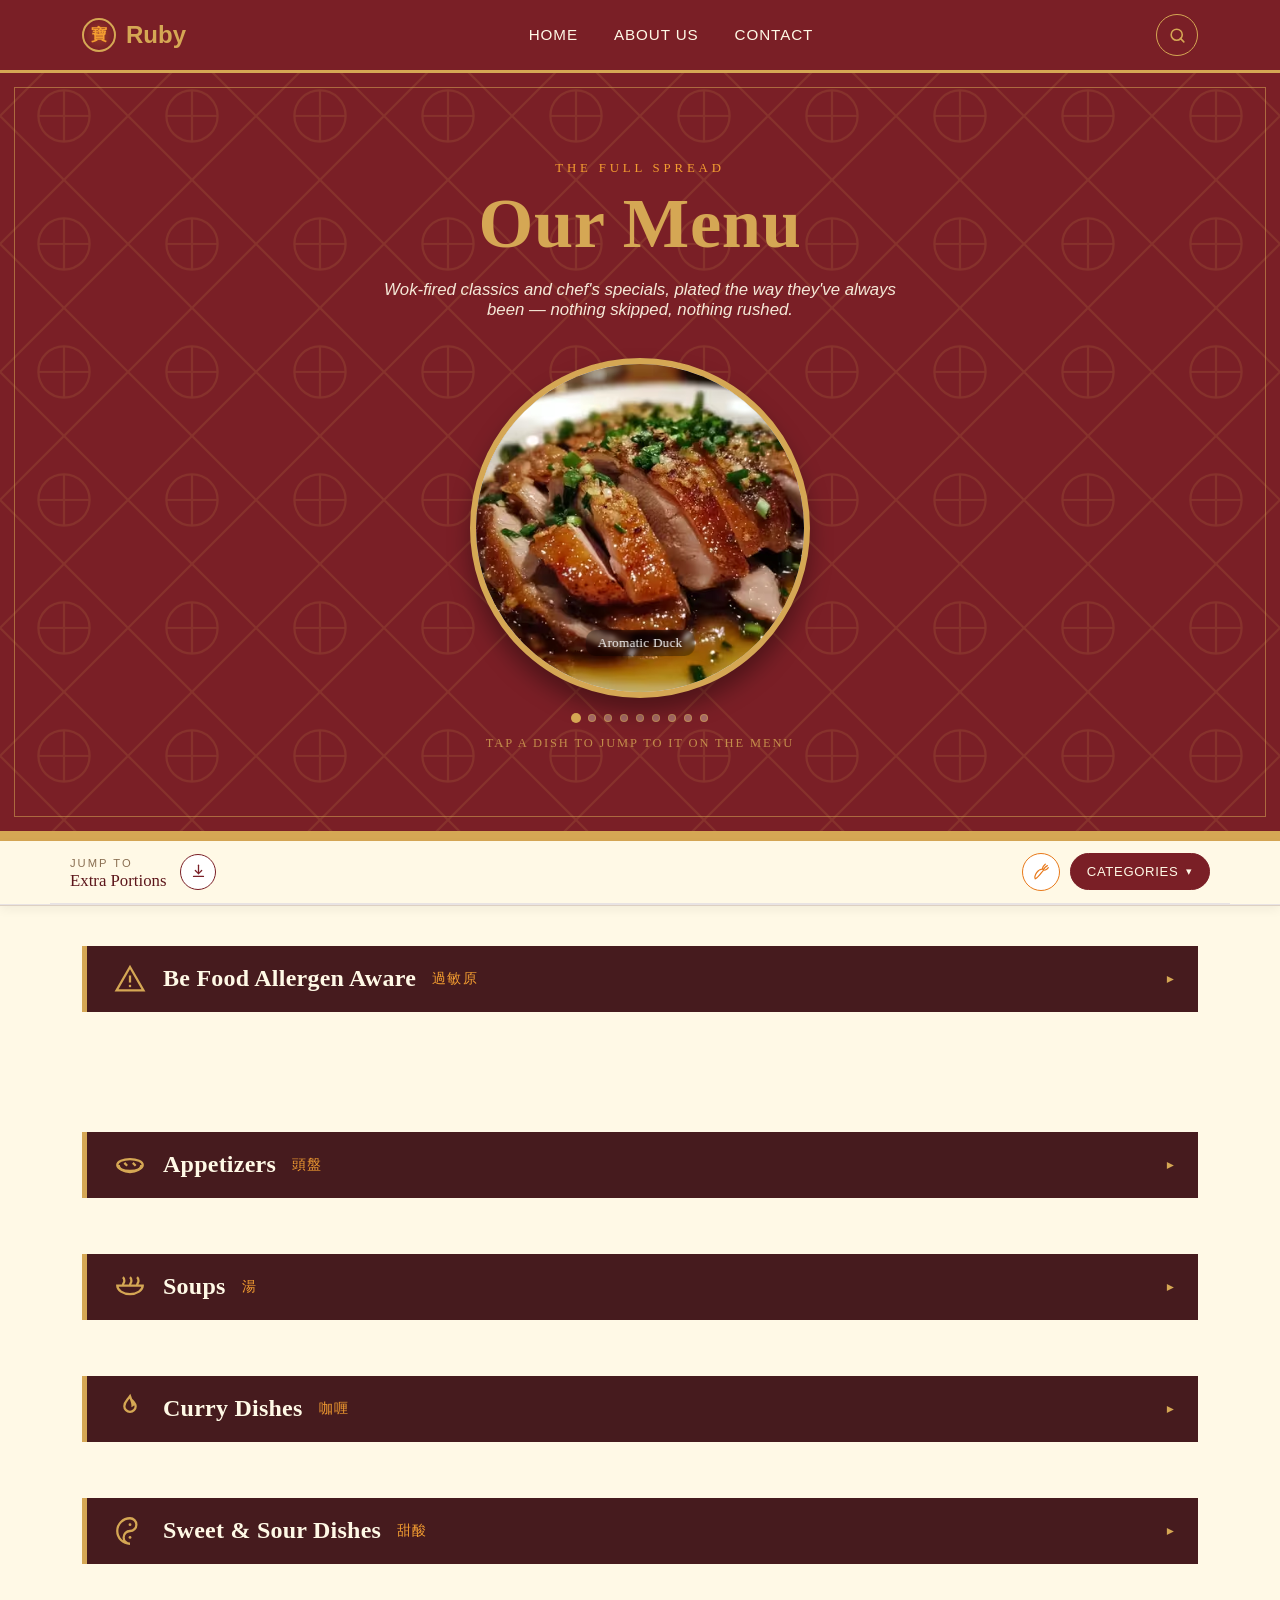
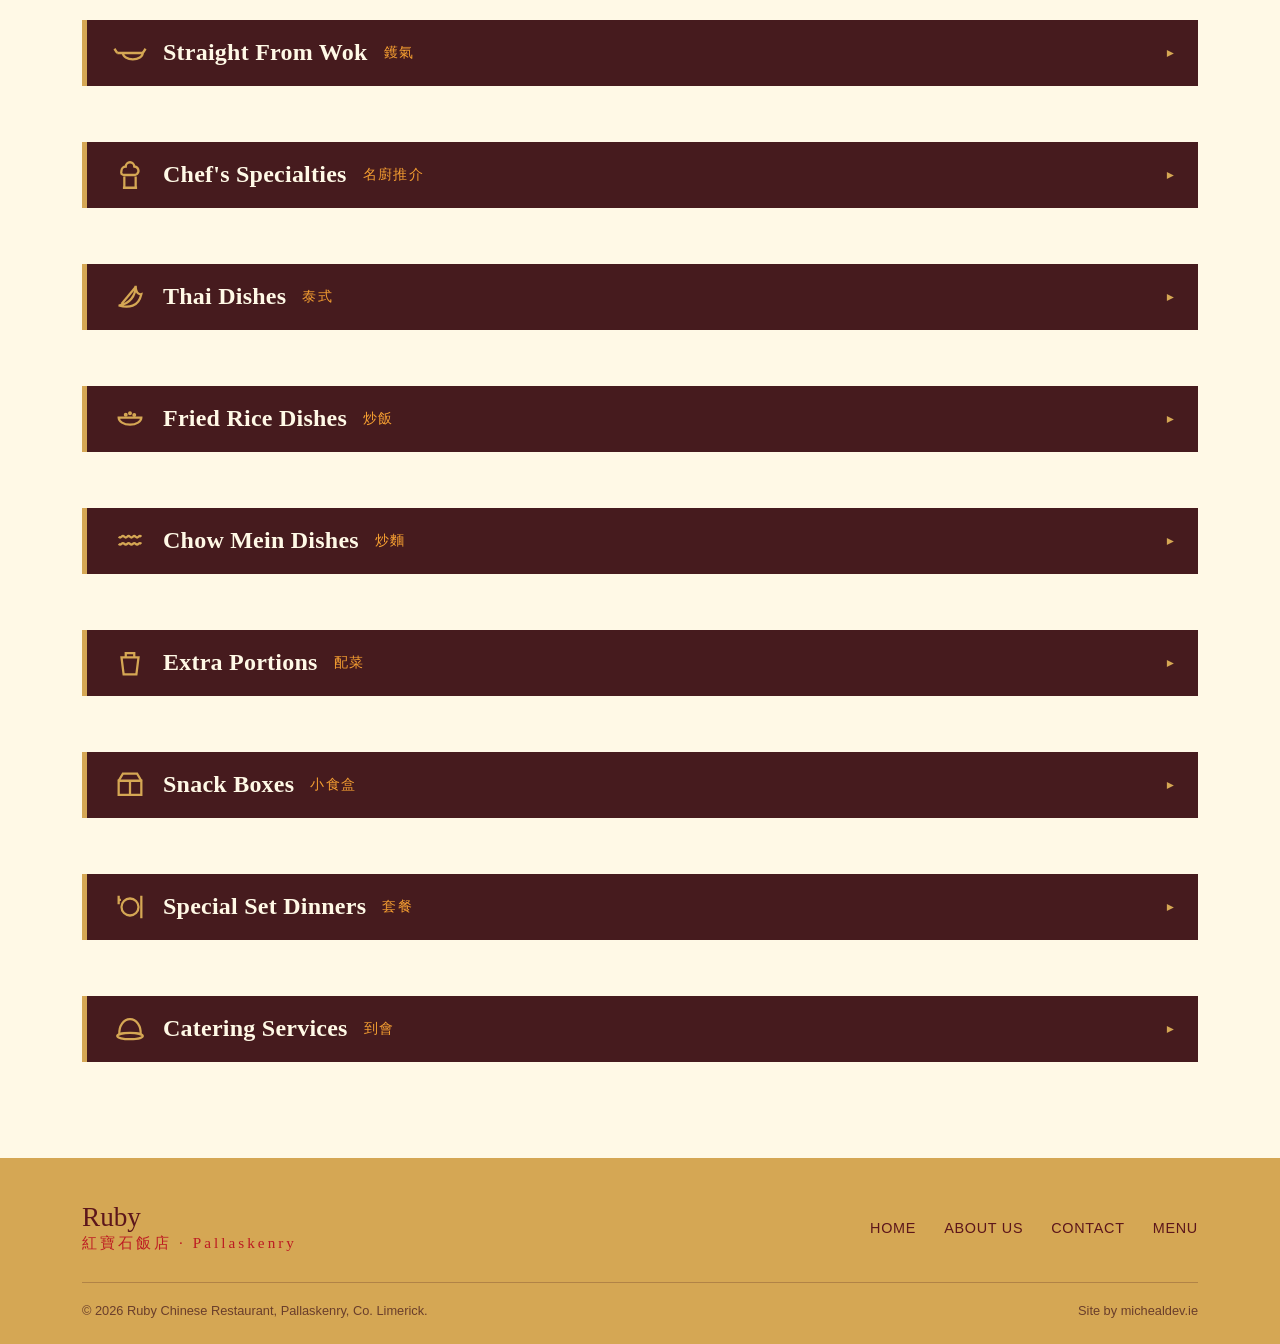
==== menu.html @ 15c337cf "Update menu.html" ====
<!DOCTYPE html>
<html lang="en">
<head>
<meta charset="UTF-8">
<meta name="viewport" content="width=device-width, initial-scale=1.0">
<title>Menu — Ruby Chinese Restaurant, Pallaskenry</title>
<style>
  :root{
    --maroon:#7A1F26;
    --maroon-deep:#5c161b;
    --gold:#D5A754;
    --sun:#F49E31;
    --cream:#FFF9E6;
    --header-brown:#461B1E;
    --ruby-red:#BD1A22;
    --white:#FFFFFF;
    --charcoal:#1A1A1A;
    --nav-h:65px;
    --porcelain-blue:#1B3A5C;
    --porcelain-blue-deep:#122943;
    --porcelain-white:#F3F6F2;
    --warning-red:#DC2626;
    --veg-orange:#E8791A;
    --veg-orange-deep:#B85F14;
  }

  *{margin:0;padding:0;box-sizing:border-box;}
  html{scroll-behavior:smooth;}
  body{
    background:var(--cream);
    color:var(--charcoal);
    font-family:-apple-system, BlinkMacSystemFont, 'Segoe UI', Roboto, Helvetica, Arial, sans-serif;
    overflow-x:hidden;
  }
  h1,h2,h3,.display{font-family:Georgia, 'Times New Roman', Times, serif; letter-spacing:.01em;}
  .chinese{font-family:'Songti SC', 'STSong', SimSun, serif;}
  a{color:inherit;text-decoration:none;}
  img{max-width:100%;display:block;}
  .wrap{max-width:1180px;margin:0 auto;padding:0 32px;}

  /* ---------- ALLERGEN FILTER STYLES ---------- */
  .allergen-warning-banner{
    display:none;
    position:sticky;
    top:var(--nav-h, 65px);
    z-index:89;
    background:linear-gradient(90deg, var(--warning-red) 0%, #EF4444 100%);
    color:white;
    padding:16px 32px;
    text-align:center;
    box-shadow:0 4px 12px rgba(220, 38, 38, 0.3);
    animation:slideDown .3s ease;
  }
  .allergen-warning-banner.active{display:block;}
  @keyframes slideDown{
    from{ transform:translateY(-100%); opacity:0; }
    to{ transform:translateY(0); opacity:1; }
  }
  .allergen-warning-text{
    font-weight:600;
    font-size:1rem;
    margin-bottom:6px;
  }
  .allergen-warning-sub{
    font-size:.9rem;
    opacity:.95;
  }
  .allergen-warning-close{
    position:absolute;
    right:32px;
    top:50%;
    transform:translateY(-50%);
    background:rgba(255,255,255,.2);
    border:none;
    color:white;
    width:32px;
    height:32px;
    border-radius:50%;
    cursor:pointer;
    font-size:1.2rem;
    transition:background .2s ease;
  }
  .allergen-warning-close:hover{background:rgba(255,255,255,.35);}

  /* Item warning state when allergen is selected */
  body.allergen-filter-active .item-row[data-allergens]{
    transition:background-color .2s ease;
  }
  body.allergen-filter-active .item-row.contains-selected-allergen{
    background:linear-gradient(90deg, rgba(220, 38, 38, 0.08) 0%, transparent 100%);
    border-left:4px solid var(--warning-red);
    padding-left:22px;
  }

  /* Allergen badge filter state */
  .allergen-badge.filter-active{
    animation:allergenFilterPulse .6s ease;
  }
  @keyframes allergenFilterPulse{
    0%, 100%{ transform:scale(1); }
    50%{ transform:scale(1.15); }
  }

  @media (prefers-reduced-motion: reduce){
    *{animation:none !important; transition:none !important;}
  }

  /* Rest of existing styles... */
  header.site-nav{
    position:sticky; top:0; z-index:100;
    background:var(--maroon);
    border-bottom:3px solid var(--gold);
  }
  .nav-inner{
    max-width:1180px; margin:0 auto; padding:14px 32px;
    display:flex; align-items:center; justify-content:space-between; gap:24px;
  }
  .nav-logo{display:flex; align-items:center; gap:10px; color:var(--gold); font-size:1.5rem; font-weight:600;}
  .nav-logo .mark{
    width:34px;height:34px;border-radius:50%;border:2px solid var(--gold);
    display:flex;align-items:center;justify-content:center;
    font-family:'Songti SC','STSong',SimSun,serif;font-size:1rem;color:var(--sun);
    background:radial-gradient(circle, rgba(244,158,49,.25), transparent 70%);
  }
  .nav-links{display:flex; align-items:center; gap:36px; list-style:none;}
  .nav-links a{
    color:var(--cream); font-size:.95rem; letter-spacing:.06em; text-transform:uppercase;
    position:relative; padding-bottom:4px;
  }
  .nav-links a.active{color:var(--gold);}
  .nav-links a::after{
    content:""; position:absolute; left:0; bottom:0; width:0%; height:2px;
    background:var(--gold); transition:width .25s ease;
  }
  .nav-links a:hover::after, .nav-links a:focus-visible::after{width:100%;}
  .nav-links a.active::after{width:100%;}
  .nav-links a:focus-visible{outline:2px solid var(--gold); outline-offset:4px;}
  .nav-menu-cta{
    background:var(--gold); color:var(--maroon-deep); font-family:Georgia, 'Times New Roman', Times, serif;
    font-size:1.15rem; padding:12px 30px; border-radius:2px; letter-spacing:.03em;
    box-shadow:0 3px 0 var(--maroon-deep); transition:transform .18s ease, box-shadow .18s ease;
    white-space:nowrap;
  }
  .nav-menu-cta:hover{transform:translateY(-2px); box-shadow:0 5px 0 var(--maroon-deep);}
  .nav-menu-cta:focus-visible{outline:3px solid var(--white); outline-offset:3px;}
  .nav-toggle{display:none;}

  /* Header search button */
  .nav-search-btn{
    display:flex; align-items:center; justify-content:center;
    width:42px; height:42px;
    border-radius:50%;
    border:1.5px solid var(--gold);
    background:transparent;
    color:var(--gold);
    cursor:pointer;
    transition:background .18s ease, color .18s ease, transform .18s ease;
    flex:0 0 auto;
  }
  .nav-search-btn svg{width:19px;height:19px;}
  .nav-search-btn:hover{background:var(--gold); color:var(--maroon-deep); transform:translateY(-2px);}
  .nav-search-btn:focus-visible{outline:3px solid var(--white); outline-offset:3px;}
  .nav-search-btn.active{background:var(--gold); color:var(--maroon-deep);}

  /* ---------- MENU HERO ---------- */
  .menu-hero{
    position:relative;
    background:var(--maroon);
    color:var(--cream);
    overflow:hidden;
    padding:88px 32px 80px;
    text-align:center;
    border-bottom:10px solid var(--gold);
  }
  .menu-hero::before{
    content:"";
    position:absolute; inset:14px;
    border:1.5px solid rgba(213,167,84,.55);
    pointer-events:none;
  }
  .menu-hero .lattice-wrap{
    position:absolute; inset:0; z-index:0; opacity:.14; pointer-events:none;
  }
  .menu-hero .lattice-wrap svg{width:100%;height:100%;}

  .menu-hero-content{position:relative; z-index:2;}

  .eyebrow{
    font-family:'Songti SC', 'STSong', SimSun, serif; color:var(--ruby-red); letter-spacing:.3em;
    font-size:.8rem; text-transform:uppercase; display:block; margin-bottom:12px;
  }
  .menu-hero .eyebrow{
    color:var(--sun);
  }

  .menu-hero h1{
    font-size:clamp(2.6rem, 6.5vw, 4.4rem);
    color:var(--gold);
    line-height:1.02;
  }
  .menu-hero p.tagline{
    max-width:520px; margin:20px auto 0;
    font-size:1.05rem; color:var(--cream); opacity:.92;
    font-style:italic;
  }

  .hero-gallery{
    position:relative;
    width:min(340px, 78vw);
    margin:38px auto 0;
  }
  .hero-gallery-frame{
    position:relative;
    width:100%;
    aspect-ratio:1/1;
    border-radius:50%;
    overflow:hidden;
    border:6px solid var(--gold);
    box-shadow:0 14px 22px rgba(0,0,0,.35), inset 0 0 0 2px rgba(27,58,92,.5);
    background:var(--porcelain-white);
    touch-action:pan-y;
  }
  .hero-slide{
    position:absolute; inset:0;
    display:block;
    opacity:0;
    transition:opacity .9s ease;
    pointer-events:none;
  }
  .hero-slide.active{opacity:1; pointer-events:auto;}
  .hero-slide img{
    width:100%; height:100%; object-fit:cover;
    filter:saturate(1.05) contrast(1.02);
  }
  .hero-slide-caption{
    position:absolute; left:50%; bottom:11%;
    transform:translateX(-50%);
    max-width:72%;
    padding:4px 12px 5px;
    background:rgba(0,0,0,.32);
    border-radius:10px;
    backdrop-filter:blur(2px);
    color:var(--white);
    font-family:Georgia, 'Times New Roman', Times, serif;
    font-size:.82rem;
    line-height:1.3;
    text-align:center;
    letter-spacing:.02em;
    text-shadow:0 1px 4px rgba(0,0,0,.65), 0 0 12px rgba(0,0,0,.4);
  }
  .hero-slide:focus-visible{outline:3px solid var(--sun); outline-offset:-3px;}
  .hero-gallery-dots{
    display:flex; justify-content:center; gap:8px; margin-top:16px;
  }
  .hero-dot{
    width:8px; height:8px; border-radius:50%;
    background:rgba(255,249,230,.35);
    border:1px solid rgba(213,167,84,.6);
    padding:0;
    transition:background .2s ease, transform .2s ease;
  }
  .hero-dot.active{background:var(--gold); transform:scale(1.25);}
  .hero-dot:focus-visible{outline:2px solid var(--gold); outline-offset:2px;}
  .hero-gallery-hint{
    margin-top:14px;
    font-family:'Songti SC', 'STSong', SimSun, serif;
    color:var(--gold);
    font-size:.78rem;
    letter-spacing:.15em;
    text-transform:uppercase;
    opacity:.8;
    text-align:center;
  }

  @media (max-width: 720px){
    .nav-links{
      position:fixed; top:66px; left:0; right:0; background:var(--maroon);
      flex-direction:column; align-items:flex-start; padding:20px 32px; gap:18px;
      border-bottom:0 solid var(--gold);
      transform:translateY(-130%);
      visibility:hidden;
      transition:transform .25s ease, visibility 0s linear .25s;
    }
    .nav-links.open{
      transform:translateY(0);
      visibility:visible;
      border-bottom:3px solid var(--gold);
      transition:transform .25s ease;
    }
    .nav-toggle{
      display:block; background:none; border:1.5px solid var(--gold); color:var(--gold);
      width:40px;height:40px;border-radius:2px;font-size:1.2rem;
    }
    .nav-menu-cta{padding:10px 20px; font-size:1rem;}
    .menu-hero{padding:72px 20px 60px;}
    .allergen-warning-banner{padding:12px 20px;}
    .allergen-warning-close{right:20px;}
  }

  main, footer{
    transition:filter .25s ease;
    filter:blur(0);
  }
  body.nav-open main, body.nav-open footer{
    filter:blur(5px);
    pointer-events:none;
  }

  /* ---------- QUICK NAV ---------- */
  .quick-nav{
    position:sticky;
    top:var(--nav-h, 65px);
    z-index:90;
    background:var(--cream);
    border-bottom:1px solid rgba(70,27,30,.18);
    box-shadow:0 4px 10px rgba(0,0,0,.05);
  }
  .qn-bar{
    width:100%;
    max-width:1180px;
    margin:0 auto;
    padding:12px 20px;
    display:flex;
    align-items:center;
    justify-content:space-between;
    gap:12px;
    background:none;
    border:none;
    font-family:inherit;
    text-align:left;
    color:inherit;
  }
  .qn-bar-left{
    display:flex;
    align-items:center;
    gap:14px;
    flex:1;
    min-width:0;
  }
  .download-menu-btn{
    flex:0 0 auto;
    width:36px; height:36px;
    border-radius:50%;
    border:1.5px solid var(--maroon);
    background:var(--white);
    color:var(--maroon);
    display:flex; align-items:center; justify-content:center;
    cursor:pointer;
    transition:background .18s ease, color .18s ease, transform .18s ease;
  }
  .download-menu-btn svg{width:17px;height:17px;}
  .download-menu-btn:hover{background:var(--maroon); color:var(--cream); transform:translateY(-1px);}
  .download-menu-btn:focus-visible{outline:2px solid var(--ruby-red); outline-offset:2px;}
  .qn-bar-text{
    background:none; border:none; padding:0; text-align:left; font:inherit; color:inherit; cursor:pointer;
  }
  .qn-search-btn{
    flex:0 0 auto;
    width:38px; height:38px;
    border-radius:50%;
    border:1.5px solid var(--maroon);
    background:var(--white);
    color:var(--maroon);
    display:flex; align-items:center; justify-content:center;
    cursor:pointer;
    transition:background .18s ease, color .18s ease;
  }
  .qn-search-btn svg{width:18px;height:18px;}
  .qn-search-btn:hover{background:var(--maroon); color:var(--cream);}
  .qn-search-btn:focus-visible{outline:2px solid var(--ruby-red); outline-offset:2px;}
  .qn-search-btn.active{background:var(--maroon); color:var(--gold);}

  .qn-search-wrap{
    max-width:1180px;
    margin:0 auto;
    max-height:0;
    overflow:hidden;
    transition:max-height .28s ease;
    background:var(--white);
    border-top:1px solid rgba(70,27,30,.12);
  }
  .qn-search-wrap.open{max-height:420px;}
  .qn-search-inner{padding:16px 20px 18px; position:relative;}
  .qn-search-input{
    width:100%;
    padding:12px 16px;
    border:1.5px solid rgba(70,27,30,.25);
    border-radius:8px;
    font-family:inherit;
    font-size:.95rem;
    color:var(--charcoal);
    background:var(--cream);
  }
  .qn-search-input:focus{outline:none; border-color:var(--ruby-red);}
  .qn-search-hint{
    font-size:.76rem;
    color:#8a6f52;
    margin-top:8px;
    letter-spacing:.02em;
  }
  .qn-search-results{
    margin-top:10px;
    max-height:280px;
    overflow-y:auto;
    display:flex;
    flex-direction:column;
    gap:6px;
  }
  .qn-result{
    display:flex;
    align-items:baseline;
    gap:12px;
    padding:10px 14px;
    background:rgba(70,27,30,.05);
    border:1px solid rgba(70,27,30,.14);
    border-radius:8px;
    text-align:left;
    cursor:pointer;
    transition:background .15s ease;
  }
  .qn-result:hover, .qn-result:focus-visible{background:rgba(213,167,84,.28);}
  .qn-result .qn-result-num{
    font-family:'Songti SC', 'STSong', SimSun, serif;
    color:var(--ruby-red);
    font-size:.82rem;
    min-width:1.8em;
  }
  .qn-result .qn-result-name{
    flex:1;
    font-size:.9rem;
    color:var(--charcoal);
  }
  .qn-result .qn-result-cat{
    font-size:.72rem;
    color:#8a6f52;
    text-transform:uppercase;
    letter-spacing:.05em;
    white-space:nowrap;
  }
  .qn-result-allergens{
    display:flex;
    align-items:center;
    flex:0 0 auto;
  }
  .qn-search-empty{
    font-size:.85rem;
    color:#8a6f52;
    padding:10px 14px;
    font-style:italic;
  }
  .qn-bar-label{
    font-size:.7rem;
    letter-spacing:.18em;
    text-transform:uppercase;
    color:#8a6f52;
  }
  .qn-bar-current{
    font-family:Georgia, 'Times New Roman', Times, serif;
    font-size:1.05rem;
    color:var(--maroon-deep);
  }
  .qn-toggle{
    flex:0 0 auto;
    display:flex;
    align-items:center;
    gap:8px;
    background:var(--maroon);
    color:var(--cream);
    border:1px solid var(--maroon);
    padding:10px 16px;
    border-radius:20px;
    font-size:.82rem;
    letter-spacing:.05em;
    text-transform:uppercase;
    transition:background .18s ease;
  }
  .qn-toggle:hover{background:var(--maroon-deep);}
  .qn-toggle:focus-visible{outline:2px solid var(--ruby-red); outline-offset:2px;}
  .qn-toggle .chevron{
    display:inline-block;
    transition:transform .2s ease;
    font-size:.7rem;
  }
  .qn-toggle[aria-expanded="true"] .chevron{transform:rotate(180deg);}

  .qn-bar-right{
    flex:0 0 auto;
    display:flex;
    align-items:center;
    gap:10px;
  }
  .veg-toggle-btn{
    flex:0 0 auto;
    width:38px; height:38px;
    border-radius:50%;
    border:1.5px solid var(--veg-orange);
    background:var(--white);
    color:var(--veg-orange);
    display:flex; align-items:center; justify-content:center;
    cursor:pointer;
    transition:background .18s ease, color .18s ease, transform .18s ease;
  }
  .veg-toggle-btn svg{width:18px;height:18px;}
  .veg-toggle-btn:hover{background:rgba(76,140,74,.12);}
  .veg-toggle-btn:focus-visible{outline:2px solid var(--veg-orange-deep); outline-offset:2px;}
  .veg-toggle-btn.active{
    background:var(--veg-orange);
    color:var(--white);
    transform:scale(1.06);
  }

  .qn-panel{
    max-height:0;
    overflow:hidden;
    transition:max-height .28s ease;
    background:var(--white);
    border-top:1px solid rgba(70,27,30,.12);
  }
  .qn-panel.open{max-height:600px;}
  .qn-panel-grid{
    display:grid;
    grid-template-columns:repeat(2, 1fr);
    gap:8px;
    padding:16px 20px 20px;
  }
  .qn-pill{
    font-size:.85rem;
    letter-spacing:.02em;
    color:var(--header-brown);
    background:rgba(70,27,30,.05);
    border:1px solid rgba(70,27,30,.16);
    padding:12px 14px;
    border-radius:8px;
    text-align:left;
    transition:background .18s ease, color .18s ease, border-color .18s ease;
  }
  .qn-pill .qn-num{
    color:var(--ruby-red);
    font-family:'Songti SC', 'STSong', SimSun, serif;
    font-size:.75rem;
    margin-right:6px;
  }
  .qn-pill:hover{background:rgba(70,27,30,.12);}
  .qn-pill.active{
    background:var(--ruby-red);
    border-color:var(--ruby-red);
    color:var(--white);
  }
  .qn-pill.active .qn-num{color:var(--sun);}
  .qn-pill:focus-visible{outline:2px solid var(--ruby-red); outline-offset:2px;}

  @media (min-width: 640px){
    .qn-panel-grid{grid-template-columns:repeat(3, 1fr);}
  }
  @media (min-width: 900px){
    .qn-panel-grid{grid-template-columns:repeat(4, 1fr);}
  }

  /* ---------- ALLERGEN KEY ---------- */
  .allergen-header .icon{
    animation:allergenIconSway 3.2s ease-in-out infinite;
    transform-origin:50% 85%;
  }
  @keyframes allergenIconSway{
    0%,100%{transform:rotate(0deg);}
    25%{transform:rotate(-6deg);}
    75%{transform:rotate(6deg);}
  }
  .allergen-grid{
    display:grid;
    grid-template-columns:repeat(7, 1fr);
    gap:22px 12px;
    padding:26px 26px 30px;
    background:var(--white);
  }
  .allergen-badge{
    display:flex;
    flex-direction:column;
    align-items:center;
    text-align:center;
    gap:8px;
    scroll-margin-top:calc(var(--nav-h, 65px) + 20px);
    border-radius:12px;
    transition:background .3s ease, box-shadow .3s ease, transform .3s ease;
    cursor:pointer;
  }
  .allergen-badge:hover{
    transform:translateY(-4px);
  }
  .allergen-badge.highlight{
    animation:allergenHighlight 2.6s ease;
  }
  @keyframes allergenHighlight{
    0%{ background:rgba(213,167,84,.55); box-shadow:0 0 0 6px rgba(213,167,84,.35); }
    100%{ background:transparent; box-shadow:0 0 0 0 rgba(213,167,84,0); }
  }
  .allergen-circle-wrap{
    position:relative;
    width:46px;
    height:46px;
  }
  .allergen-circle{
    width:46px;
    height:46px;
    border-radius:50%;
    display:flex;
    align-items:center;
    justify-content:center;
    box-shadow:0 2px 6px rgba(0,0,0,.18), inset 0 0 0 1px rgba(255,255,255,.15);
    transition:transform .2s ease;
  }
  .allergen-badge.filter-active .allergen-circle{
    transform:scale(1.15);
    box-shadow:0 4px 12px rgba(220, 38, 38, 0.35), inset 0 0 0 2px var(--warning-red);
  }
  .allergen-circle svg{
    width:58%;
    height:58%;
    stroke:var(--white);
    fill:none;
    stroke-width:1.6;
    stroke-linecap:round;
    stroke-linejoin:round;
  }
  .allergen-num{
    position:absolute;
    top:-3px;
    left:-3px;
    width:17px;
    height:17px;
    border-radius:50%;
    background:var(--ruby-red);
    color:var(--white);
    font-family:'Songti SC', 'STSong', SimSun, serif;
    font-weight:700;
    font-size:.62rem;
    display:flex;
    align-items:center;
    justify-content:center;
    border:2px solid var(--white);
    box-shadow:0 1px 3px rgba(0,0,0,.25);
    transition:background .2s ease;
  }
  .allergen-badge.filter-active .allergen-num{
    background:var(--warning-red);
    box-shadow:0 2px 6px rgba(220, 38, 38, 0.4);
  }
  .allergen-name{
    font-size:.74rem;
    color:var(--charcoal);
    letter-spacing:.01em;
    line-height:1.25;
    max-width:9ch;
  }

  @keyframes allergenPulse{
    0%,100%{transform:scale(1);}
    50%{transform:scale(1.12);}
  }
  @keyframes allergenSway{
    0%,100%{transform:rotate(0deg);}
    50%{transform:rotate(8deg);}
  }
  @keyframes allergenBob{
    0%,100%{transform:translateY(0);}
    50%{transform:translateY(-3px);}
  }
  .allergen-anim-pulse svg{animation:allergenPulse 2.6s ease-in-out infinite;}
  .allergen-anim-sway svg{animation:allergenSway 2.8s ease-in-out infinite; transform-origin:50% 90%;}
  .allergen-anim-bob svg{animation:allergenBob 2.4s ease-in-out infinite;}

  .egg-icon .egg-shell{
    animation:eggShake 3.4s ease-in-out infinite;
    transform-origin:50% 90%;
  }
  .egg-icon .egg-crack{
    fill:none;
    opacity:0;
    stroke-dasharray:14;
    stroke-dashoffset:14;
    animation:eggCrack 3.4s ease-in-out infinite;
  }
  @keyframes eggShake{
    0%, 55%, 100%{ transform:rotate(0deg); }
    58%{ transform:rotate(-4deg); }
    61%{ transform:rotate(3deg); }
    64%{ transform:rotate(-2deg); }
    67%{ transform:rotate(0deg); }
  }
  @keyframes eggCrack{
    0%, 55%{ opacity:0; stroke-dashoffset:14; }
    62%{ opacity:1; }
    75%, 92%{ opacity:1; stroke-dashoffset:0; }
    100%{ opacity:0; stroke-dashoffset:14; }
  }

  .aller-1{background:#C9A227;}
  .aller-2{background:#D9534F;}
  .aller-3{background:#E8B93A;}
  .aller-4{background:#4FA9C6;}
  .aller-5{background:#E08E45;}
  .aller-6{background:#6FAE5D;}
  .aller-7{background:#6FB9DE;}
  .aller-8{background:#8B5E3C;}
  .aller-9{background:#D46A8C;}
  .aller-10{background:#E0A727;}
  .aller-11{background:#B08968;}
  .aller-12{background:#6C7FD1;}
  .aller-13{background:#9B6FB0;}
  .aller-14{background:#8C2F39;}

  @media (max-width: 900px){
    .allergen-grid{grid-template-columns:repeat(4, 1fr);}
  }
  @media (max-width: 560px){
    .allergen-grid{grid-template-columns:repeat(3, 1fr);}
    .allergen-name{max-width:none;}
  }

  /* ---------- MENU SECTIONS ---------- */
  .menu-sections{padding:64px 0 40px;}
  .menu-cat{
    scroll-margin-top:calc(var(--nav-h, 65px) + 90px);
    margin-bottom:56px;
  }
  .cat-header{
    background:var(--header-brown);
    color:var(--cream);
    display:flex;
    align-items:center;
    gap:16px;
    padding:16px 26px;
    border-left:5px solid var(--gold);
  }
  .cat-header.cat-header-toggle{
    width:100%;
    border:none;
    border-left:5px solid var(--gold);
    font-family:inherit;
    text-align:left;
    cursor:pointer;
    -webkit-appearance:none;
    appearance:none;
  }
  .cat-header.cat-header-toggle:focus-visible{
    outline:2px solid var(--gold);
    outline-offset:-3px;
  }
  .cat-chevron{
    flex:0 0 auto;
    margin-left:auto;
    font-size:.85rem;
    color:var(--gold);
    transition:transform .25s ease;
    display:inline-block;
  }
  .menu-cat.collapsed .cat-chevron{transform:rotate(-90deg);}
  .cat-header .icon{
    flex:0 0 auto;
    width:34px;height:34px;
    color:var(--gold);
  }
  .cat-header .icon svg{width:100%;height:100%;}
  .cat-header h2{
    font-size:1.5rem;
    color:var(--cream);
  }
  .cat-header .cat-sub{
    font-family:'Songti SC', 'STSong', SimSun, serif;
    font-size:.85rem;
    color:var(--sun);
    margin-left:auto;
    letter-spacing:.1em;
  }
  .cat-header.cat-header-toggle .cat-sub{margin-left:0;}

  .cat-note{
    font-size:.9rem;
    font-style:italic;
    color:#5c4a44;
    padding:14px 26px 0;
  }

  .cat-body{
    display:grid;
    grid-template-rows:1fr;
    transition:grid-template-rows .3s ease;
  }
  .cat-body > div{
    overflow:hidden;
    min-height:0;
  }
  .menu-cat.collapsed .cat-body{
    grid-template-rows:0fr;
  }

  .item-list{
    background:var(--white);
  }
  .item-row{
    padding:9px 26px;
    border-bottom:1px solid rgba(70,27,30,.1);
    scroll-margin-top:calc(var(--nav-h, 65px) + 90px);
    border-left:4px solid transparent;
    transition:background-color .2s ease, border-left-color .2s ease;
  }
  .item-row:target{
    animation:menuHighlight 5s ease;
  }
  @keyframes menuHighlight{
    0%{ background:rgba(213,167,84,.6); }
    100%{ background:transparent; }
  }
  .item-row.search-highlight{
    animation:searchHighlight 4.5s ease;
  }
  @keyframes searchHighlight{
    0%{ background:rgba(213,167,84,.5); }
    20%{ background:rgba(213,167,84,.5); }
    100%{ background:transparent; }
  }
  .item-row:last-child{border-bottom:none;}

  /* Mobile-first: name on the left half, price/icons on the right half */
  .item-row-main{
    display:grid;
    grid-template-columns:1fr 1fr;
    align-items:start;
    gap:4px 10px;
  }
  @media (max-width:420px){
    .item-row-main{
      grid-template-columns:3fr 2fr;
    }
  }
  .item-name-col{
    display:flex;
    align-items:flex-start;
    gap:6px;
    min-width:0;
  }
  .item-row .num{
    flex:0 0 auto;
    font-family:'Songti SC', 'STSong', SimSun, serif;
    color:var(--ruby-red);
    font-size:.85rem;
    min-width:1.6em;
  }
  .item-name-group{
    display:flex;
    align-items:flex-start;
    gap:6px;
    flex:1;
    min-width:0;
  }
  .item-row .item-name{
    font-weight:600;
    color:var(--charcoal);
    font-size:.95rem;
    min-width:0;
    overflow-wrap:break-word;
  }
  .item-name.has-info{cursor:pointer;}
  .item-name.has-info:hover{color:var(--maroon);}
  .item-name.has-info:focus-visible{
    outline:2px solid var(--ruby-red);
    outline-offset:3px;
    border-radius:4px;
  }
  .item-meta{
    display:flex;
    align-items:flex-start;
    justify-content:flex-end;
    gap:8px;
    min-width:0;
  }
  @media (min-width:680px){
    .item-row-main{
      display:flex;
      align-items:center;
      flex-wrap:wrap;
      gap:6px 12px;
    }
    .item-name-col{display:contents;}
    .item-name-group{
      align-items:center;
      flex:1 1 140px;
      min-width:140px;
    }
    .item-meta{
      align-items:center;
      flex:0 0 auto;
      margin-left:auto;
    }
  }
  .item-icons{
    display:flex;
    align-items:center;
    gap:6px;
    flex:0 0 auto;
  }
  .item-icon-btn{
    flex:0 0 auto;
    width:18px; height:18px;
    border-radius:50%;
    display:flex; align-items:center; justify-content:center;
    padding:0;
    cursor:pointer;
    transition:background .15s ease, color .15s ease, transform .15s ease, border-color .15s ease;
  }
  .item-icon-btn svg{width:10px;height:10px;}
  .item-icon-btn:focus-visible{outline:2px solid var(--ruby-red); outline-offset:2px;}
  .item-icon-btn.allergen-toggle{
    border:1.5px solid rgba(189,26,34,.35);
    background:rgba(189,26,34,.06);
    color:var(--ruby-red);
  }
  .item-icon-btn.allergen-toggle:hover{background:rgba(189,26,34,.16);}
  .item-icon-btn.allergen-toggle.active{
    background:var(--ruby-red);
    border-color:var(--ruby-red);
    color:var(--white);
    transform:scale(1.08);
  }
  .item-icon-btn.info-toggle{
    width:18px; height:18px;
    border:1.5px solid rgba(70,27,30,.3);
    background:rgba(70,27,30,.05);
    color:var(--maroon-deep);
  }
  .item-icon-btn.info-toggle svg{width:10px;height:10px;}
  .item-icon-btn.info-toggle:hover{background:rgba(70,27,30,.14);}
  .item-icon-btn.info-toggle.active{
    background:var(--maroon);
    border-color:var(--maroon);
    color:var(--cream);
    transform:scale(1.08);
  }
  .veg-badge{
    flex:0 0 auto;
    width:18px; height:18px;
    border-radius:50%;
    display:flex; align-items:center; justify-content:center;
    color:var(--white);
    background:var(--veg-orange);
    border:1.5px solid var(--veg-orange-deep);
  }
  .veg-badge svg{width:11px;height:11px;}
  /* Vegetarian-only filter: fade out everything else so veg dishes pop */
  body.veg-filter-active .item-row{
    transition:opacity .2s ease, background-color .2s ease, border-left-color .2s ease;
  }
  body.veg-filter-active .item-row:not([data-veg]){
    opacity:.32;
  }
  body.veg-filter-active .item-row[data-veg]{
    background:rgba(76,140,74,.07);
    border-left-color:var(--veg-orange);
  }
  .item-detail{
    display:grid;
    grid-template-rows:0fr;
    transition:grid-template-rows .25s ease;
  }
  .item-detail.open{grid-template-rows:1fr;}
  .item-detail-clip{overflow:hidden; min-height:0;}
  .item-detail-content{
    padding:8px 0 2px 2.6em;
    font-size:.83rem;
    color:#5c5550;
    line-height:1.5;
  }
  .item-detail.allergen-detail .item-detail-content{
    font-size:.76rem;
    color:#8a6f52;
    letter-spacing:.01em;
  }
  .item-detail .aller-label{
    text-transform:uppercase;
    letter-spacing:.08em;
    font-size:.68rem;
    color:#a68a63;
    margin-right:4px;
  }
  .allergen-link{
    display:inline-flex;
    align-items:center;
    justify-content:center;
    min-width:1.4em;
    height:1.4em;
    padding:0 4px;
    margin:0 2px;
    border-radius:50%;
    background:rgba(189,26,34,.1);
    color:var(--ruby-red);
    font-family:'Songti SC', 'STSong', SimSun, serif;
    font-size:.72rem;
    border:1px solid rgba(189,26,34,.3);
    text-decoration:none;
    cursor:pointer;
    transition:background .15s ease, color .15s ease;
  }
  .allergen-link:hover, .allergen-link:focus-visible{
    background:var(--ruby-red);
    color:var(--white);
    outline:none;
  }
  .item-row .price{
    flex:0 0 auto;
    font-family:Georgia, 'Times New Roman', Times, serif;
    color:var(--maroon-deep);
    font-size:1rem;
    text-align:right;
    max-width:100%;
  }

  .sub-heading{
    font-family:Georgia, 'Times New Roman', Times, serif;
    color:var(--maroon-deep);
    font-size:1.05rem;
    padding:20px 26px 6px;
    background:var(--white);
  }

  .dinner-grid, .catering-grid{
    display:grid;
    grid-template-columns:repeat(3, 1fr);
    gap:2px;
    background:rgba(70,27,30,.12);
  }
  .catering-grid{grid-template-columns:repeat(2, 1fr);}
  .dinner-card, .catering-card{
    background:var(--white);
    padding:28px 26px;
  }
  .dinner-card h3, .catering-card h3{
    font-size:1.15rem;
    color:var(--ruby-red);
    margin-bottom:4px;
  }
  .dinner-card .price-tag, .catering-card .price-tag{
    font-family:Georgia, 'Times New Roman', Times, serif;
    color:var(--maroon-deep);
    font-size:1.3rem;
    margin-bottom:14px;
    display:block;
  }
  .dinner-card ul{
    list-style:none;
    font-size:.92rem;
    color:#3a2f2b;
    line-height:1.7;
  }
  .dinner-card ul li::before{
    content:"\2022";
    color:var(--gold);
    margin-right:8px;
  }
  .catering-card p{
    font-size:.92rem;
    color:#3a2f2b;
    line-height:1.65;
    margin-bottom:10px;
  }

  @media (max-width: 880px){
    .dinner-grid{grid-template-columns:1fr;}
    .catering-grid{grid-template-columns:1fr;}
  }
  @media (max-width: 600px){
    .cat-header .cat-sub{display:none;}
  }

  footer{background:var(--gold); color:var(--maroon-deep); padding:44px 0 26px;}
  .footer-top{
    display:flex; justify-content:space-between; align-items:center; flex-wrap:wrap; gap:20px;
    padding-bottom:28px; border-bottom:1px solid rgba(70,27,30,.25);
  }
  .footer-logo{font-family:Georgia, 'Times New Roman', Times, serif; font-size:1.7rem;}
  .footer-chinese{font-family:'Songti SC', 'STSong', SimSun, serif; color:var(--ruby-red); letter-spacing:.2em; font-size:.95rem;}
  footer nav ul{list-style:none; display:flex; gap:28px; font-size:.9rem; letter-spacing:.05em; text-transform:uppercase;}
  footer nav a:hover{color:var(--ruby-red);}
  .footer-bottom{
    padding-top:20px; display:flex; justify-content:space-between; flex-wrap:wrap; gap:10px;
    font-size:.8rem; color:rgba(70,27,30,.75);
  }

  /* ---------- PRINT / DOWNLOAD AS PDF ---------- */
  @media print{
    header.site-nav, .allergen-warning-banner, .quick-nav,
    .hero-gallery, .hero-gallery-dots, .hero-gallery-hint,
    .item-icon-btn, .cat-chevron, .cat-note, footer{
      display:none !important;
    }
    body{background:#fff; color:#000;}
    .menu-hero{
      background:#fff; color:#000; padding:20px 0; border-bottom:2px solid #000;
      box-shadow:none;
    }
    .menu-hero::before, .lattice-wrap{display:none !important;}
    .menu-hero h1{color:#000;}
    .menu-hero .eyebrow{color:#000;}
    .menu-hero p.tagline{color:#000; opacity:1;}
    /* force every category open regardless of on-screen collapsed state */
    .menu-cat.collapsed .cat-body{grid-template-rows:1fr !important;}
    .cat-body > div{overflow:visible !important;}
    /* force every dish's allergen/description panel open so the key info actually prints */
    .item-detail{grid-template-rows:1fr !important;}
    .item-detail-clip{overflow:visible !important;}
    .cat-header{
      background:#fff !important; color:#000 !important; border-left-color:#000 !important;
      -webkit-print-color-adjust:exact; print-color-adjust:exact;
    }
    .cat-header .icon, .cat-header .cat-sub{color:#000;}
    .item-row{border-bottom-color:#ccc; break-inside:avoid;}
    .menu-cat{break-inside:avoid-page; margin-bottom:24px;}
    .item-row .price, .item-row .item-name{color:#000;}
    .allergen-num, .allergen-link{
      -webkit-print-color-adjust:exact; print-color-adjust:exact;
    }
  }
</style>
</head>
<body>

<header class="site-nav">
  <div class="nav-inner">
    <a href="index.html" class="nav-logo">
      <span class="mark chinese">寶</span>
      Ruby
    </a>
    <ul class="nav-links" id="navLinks">
      <li><a href="index.html">Home</a></li>
      <li><a href="index.html#about">About Us</a></li>
      <li><a href="index.html#contact">Contact</a></li>
    </ul>
    <div style="display:flex; align-items:center; gap:14px;">
      <button class="nav-search-btn" id="navSearchBtn" type="button" aria-label="Search menu" aria-expanded="false">
        <svg viewBox="0 0 24 24" fill="none" stroke="currentColor" stroke-width="2" stroke-linecap="round"><circle cx="11" cy="11" r="7"/><path d="M20 20l-4.3-4.3"/></svg>
      </button>
      <button class="nav-toggle" id="navToggle" aria-label="Toggle navigation" aria-expanded="false">&#9776;</button>
    </div>
  </div>
</header>

<!-- Allergen warning banner -->
<div class="allergen-warning-banner" id="allergenWarningBanner" role="alert">
  <button class="allergen-warning-close" id="allergenWarningClose" aria-label="Close warning">×</button>
  <div class="allergen-warning-text">⚠️ You're filtering dishes by allergen</div>
  <div class="allergen-warning-sub">Items highlighted below contain <span id="selectedAllergenName"></span></div>
</div>

<main>

  <section class="menu-hero" aria-label="Ruby menu">
    <div class="lattice-wrap" aria-hidden="true">
      <svg viewBox="0 0 800 500" preserveAspectRatio="xMidYMid slice">
        <defs>
          <pattern id="latticePattern2" width="80" height="80" patternUnits="userSpaceOnUse">
            <path d="M40 0 L80 40 L40 80 L0 40 Z" fill="none" stroke="#D5A754" stroke-width="1.4"/>
            <circle cx="40" cy="40" r="16" fill="none" stroke="#D5A754" stroke-width="1.4"/>
            <path d="M40 24 V56 M24 40 H56" stroke="#D5A754" stroke-width="1.4"/>
          </pattern>
        </defs>
        <rect width="800" height="500" fill="url(#latticePattern2)"/>
      </svg>
    </div>

    <div class="menu-hero-content">
      <span class="eyebrow">The Full Spread</span>
      <h1>Our Menu</h1>
      <p class="tagline">Wok-fired classics and chef's specials, plated the way they've always been &mdash; nothing skipped, nothing rushed.</p>

      <div class="hero-gallery">
        <div class="hero-gallery-frame" id="heroGallery"></div>
        <div class="hero-gallery-dots" id="heroDots"></div>
        <p class="hero-gallery-hint">Tap a dish to jump to it on the menu</p>
      </div>
    </div>
  </section>

  <nav class="quick-nav" aria-label="Menu categories">
    <div class="qn-bar">
      <div class="qn-bar-left">
        <button class="qn-bar-text" id="qnToggle" aria-expanded="false" aria-controls="qnPanel">
          <span class="qn-bar-label">Jump to</span><br>
          <span class="qn-bar-current" id="qnCurrent">Appetizers</span>
        </button>
        <button class="download-menu-btn" id="downloadMenuBtn" type="button" aria-label="Download menu as PDF" title="Download menu (PDF)">
          <svg viewBox="0 0 24 24" fill="none" stroke="currentColor" stroke-width="1.8" stroke-linecap="round" stroke-linejoin="round"><path d="M12 3v12"/><path d="M7.5 10.5 12 15l4.5-4.5"/><path d="M5 19h14"/></svg>
        </button>
      </div>
      <div class="qn-bar-right">
        <button class="veg-toggle-btn" id="vegToggleBtn" type="button" aria-pressed="false" aria-label="Show vegetarian dishes only" title="Vegetarian filter">
          <svg viewBox="0 0 24 24" fill="none" stroke="currentColor" stroke-width="1.6" stroke-linecap="round" stroke-linejoin="round"><path d="M15.5 8.5c1-2.1 3-4 5-5"/><path d="M14 7.3c.4-2.3 1.8-4.2 3.7-5.7"/><path d="M17 9.7c1.9-.6 3.6-1.8 4.8-3.5"/><path d="M15.5 8.5c-3-1-7.2 1.3-9.3 4.3-2 3-3 6.4-1.8 8.3 2-1 5.2-4.2 8.2-8.2 2-2.6 3.6-3.6 2.9-4.4z"/></svg>
        </button>
        <span class="qn-toggle" id="qnToggleVisual" aria-hidden="true">Categories <span class="chevron">&#9662;</span></span>
      </div>
    </div>
    <div class="qn-search-wrap" id="qnSearchWrap">
      <div class="qn-search-inner">
        <input type="text" class="qn-search-input" id="qnSearchInput" placeholder="Search by dish name, or by number/letter (e.g. 32 or A)" autocomplete="off">
        <div class="qn-search-hint">Type a dish name to find its number, or type a number/letter to find the dish.</div>
        <div class="qn-search-results" id="qnSearchResults"></div>
      </div>
    </div>
    <div class="qn-panel" id="qnPanel">
      <div class="qn-panel-grid" id="quickNav"></div>
    </div>
  </nav>

  <section class="allergen-section wrap menu-cat" id="allergen-info" aria-label="Food allergen information" style="padding-top:40px;">
    <button class="cat-header allergen-header cat-header-toggle" type="button" aria-expanded="true">
      <span class="icon" data-icon="allergen"></span>
      <h2>Be Food Allergen Aware</h2>
      <span class="cat-sub chinese">過敏原</span>
      <span class="cat-chevron">&#9662;</span>
    </button>
    <div class="cat-body"><div>
    <p class="cat-note">Click on allergens to highlight all dishes containing them.</p>
    <div class="allergen-grid">
      <div class="allergen-badge" id="allergen-1" data-allergen="1">
        <div class="allergen-circle-wrap allergen-anim-sway">
          <div class="allergen-circle aller-1">
            <svg viewBox="0 0 24 24"><path d="M12 21V3"/><path d="M12 6l-3-2M12 6l3-2M12 10l-3-2M12 10l3-2M12 14l-3-2M12 14l3-2M12 18l-3-2M12 18l3-2"/></svg>
          </div>
          <span class="allergen-num">1</span>
        </div>
        <span class="allergen-name">Gluten</span>
      </div>

      <div class="allergen-badge" id="allergen-2" data-allergen="2">
        <div class="allergen-circle-wrap allergen-anim-bob">
          <div class="allergen-circle aller-2">
            <svg viewBox="0 0 24 24"><ellipse cx="12" cy="14" rx="6" ry="4.3"/><path d="M7.5 11.5L4 7.5M7.5 11.5L3 9.5"/><path d="M16.5 11.5l3.5-4M16.5 11.5l4.5-2"/><path d="M8 18l-3 3M8 18l-4 1"/><path d="M16 18l3 3M16 18l4 1"/><path d="M9.5 13.5v1M14.5 13.5v1"/><circle cx="9.5" cy="12" r=".55" fill="currentColor" stroke="none"/><circle cx="14.5" cy="12" r=".55" fill="currentColor" stroke="none"/></svg>
          </div>
          <span class="allergen-num">2</span>
        </div>
        <span class="allergen-name">Crustaceans</span>
      </div>

      <div class="allergen-badge" id="allergen-3" data-allergen="3">
        <div class="allergen-circle-wrap">
          <div class="allergen-circle aller-3">
            <svg viewBox="0 0 24 24" class="egg-icon"><path class="egg-shell" d="M12 3.2c-3.6 1.5-6.2 5.7-6.2 9.8a6.2 6.2 0 0 0 12.4 0c0-4.1-2.6-8.3-6.2-9.8z"/><path class="egg-crack" d="M9 10.5l2 1.8-1.6 1.7 3 1.6-1 2.4"/></svg>
          </div>
          <span class="allergen-num">3</span>
        </div>
        <span class="allergen-name">Eggs</span>
      </div>

      <div class="allergen-badge" id="allergen-4" data-allergen="4">
        <div class="allergen-circle-wrap allergen-anim-sway">
          <div class="allergen-circle aller-4">
            <svg viewBox="0 0 24 24"><path d="M3 12c4-5 12-5 16 0-4 5-12 5-16 0z"/><path d="M19 12l3-3v6z"/><circle cx="8" cy="11" r=".6" fill="white" stroke="none"/></svg>
          </div>
          <span class="allergen-num">4</span>
        </div>
        <span class="allergen-name">Fish</span>
      </div>

      <div class="allergen-badge" id="allergen-5" data-allergen="5">
        <div class="allergen-circle-wrap allergen-anim-bob">
          <div class="allergen-circle aller-5">
            <svg viewBox="0 0 24 24"><path d="M12 2c-3 0-5 2.2-5 5 0 1.6.8 2.7 2 3.3-1.6.5-3 2-3 4.2 0 3 2.7 5.5 6 5.5s6-2.5 6-5.5c0-2.2-1.4-3.7-3-4.2 1.2-.6 2-1.7 2-3.3 0-2.8-2-5-5-5z"/><path d="M9.3 5.3l2.4 2.4M14.7 5.3l-2.4 2.4M9.3 15.3l2.4 2.4M14.7 15.3l-2.4 2.4"/></svg>
          </div>
          <span class="allergen-num">5</span>
        </div>
        <span class="allergen-name">Peanuts</span>
      </div>

      <div class="allergen-badge" id="allergen-6" data-allergen="6">
        <div class="allergen-circle-wrap allergen-anim-pulse">
          <div class="allergen-circle aller-6">
            <svg viewBox="0 0 24 24"><path d="M7 14c-.6-5 2.4-9.4 7-10.5.8 2.7-.4 4.7-2.3 5.9 3 .1 5.3 2.3 5.3 5.6 0 4-3.1 7-7 7-3.2 0-5.5-2.1-5.5-5 0-1.1.4-2.1 1-3z"/><circle cx="9.3" cy="12.2" r="1.3"/><circle cx="12.3" cy="15.2" r="1.3"/><circle cx="9.3" cy="18" r="1.3"/></svg>
          </div>
          <span class="allergen-num">6</span>
        </div>
        <span class="allergen-name">Soya</span>
      </div>

      <div class="allergen-badge" id="allergen-7" data-allergen="7">
        <div class="allergen-circle-wrap allergen-anim-sway">
          <div class="allergen-circle aller-7">
            <svg viewBox="0 0 24 24"><path d="M12 3c3 4 6 8 6 11a6 6 0 0 1-12 0c0-3 3-7 6-11z" fill="#fff"/></svg>
          </div>
          <span class="allergen-num">7</span>
        </div>
        <span class="allergen-name">Milk</span>
      </div>

      <div class="allergen-badge" id="allergen-8" data-allergen="8">
        <div class="allergen-circle-wrap allergen-anim-bob">
          <div class="allergen-circle aller-8">
            <svg viewBox="0 0 24 24"><path d="M12 3c-3.4 2.2-6.2 6.4-6.2 10.3a6.2 6.2 0 0 0 12.4 0c0-3.9-2.8-8.1-6.2-10.3z"/><path d="M9 8.5c1.2 1.8 1.2 3.7 0 5.5M15 8.5c-1.2 1.8-1.2 3.7 0 5.5M9.7 16.3c1.4.9 3.2.9 4.6 0"/></svg>
          </div>
          <span class="allergen-num">8</span>
        </div>
        <span class="allergen-name">Nuts</span>
      </div>

      <div class="allergen-badge" id="allergen-9" data-allergen="9">
        <div class="allergen-circle-wrap allergen-anim-pulse">
          <div class="allergen-circle aller-9">
            <svg viewBox="0 0 24 24"><path d="M12 21V9"/><path d="M12 9c-3-1-4-4-3-7 3 1 4 4 3 7z"/><path d="M12 9c3-1 4-4 3-7-3 1-4 4-3 7z"/></svg>
          </div>
          <span class="allergen-num">9</span>
        </div>
        <span class="allergen-name">Celery</span>
      </div>

      <div class="allergen-badge" id="allergen-10" data-allergen="10">
        <div class="allergen-circle-wrap allergen-anim-sway">
          <div class="allergen-circle aller-10">
            <svg viewBox="0 0 24 24"><rect x="8" y="9" width="8" height="10" rx="1.5"/><path d="M9 9V6a3 3 0 0 1 6 0v3"/></svg>
          </div>
          <span class="allergen-num">10</span>
        </div>
        <span class="allergen-name">Mustard</span>
      </div>

      <div class="allergen-badge" id="allergen-11" data-allergen="11">
        <div class="allergen-circle-wrap allergen-anim-bob">
          <div class="allergen-circle aller-11">
            <svg viewBox="0 0 24 24" fill="white" stroke="none"><ellipse cx="8" cy="10" rx="1.6" ry="2.4" transform="rotate(-20 8 10)"/><ellipse cx="12" cy="8" rx="1.6" ry="2.4" transform="rotate(10 12 8)"/><ellipse cx="16" cy="10" rx="1.6" ry="2.4" transform="rotate(25 16 10)"/><ellipse cx="10" cy="14" rx="1.6" ry="2.4" transform="rotate(-10 10 14)"/><ellipse cx="14" cy="14" rx="1.6" ry="2.4" transform="rotate(15 14 14)"/></svg>
          </div>
          <span class="allergen-num">11</span>
        </div>
        <span class="allergen-name">Sesame Seed</span>
      </div>

      <div class="allergen-badge" id="allergen-12" data-allergen="12">
        <div class="allergen-circle-wrap allergen-anim-pulse">
          <div class="allergen-circle aller-12">
            <svg viewBox="0 0 24 24"><path d="M10 3h4v4l4 8a3 3 0 0 1-3 4H9a3 3 0 0 1-3-4l4-8z"/><path d="M9 14h6"/></svg>
          </div>
          <span class="allergen-num">12</span>
        </div>
        <span class="allergen-name">Sulphur Dioxide</span>
      </div>

      <div class="allergen-badge" id="allergen-13" data-allergen="13">
        <div class="allergen-circle-wrap allergen-anim-sway">
          <div class="allergen-circle aller-13">
            <svg viewBox="0 0 24 24"><path d="M12 21V5"/><circle cx="10" cy="7" r="1" fill="white" stroke="none"/><circle cx="14" cy="9" r="1" fill="white" stroke="none"/><circle cx="10" cy="11" r="1" fill="white" stroke="none"/><circle cx="14" cy="13" r="1" fill="white" stroke="none"/><circle cx="10" cy="15" r="1" fill="white" stroke="none"/></svg>
          </div>
          <span class="allergen-num">13</span>
        </div>
        <span class="allergen-name">Lupin</span>
      </div>

      <div class="allergen-badge" id="allergen-14" data-allergen="14">
        <div class="allergen-circle-wrap allergen-anim-bob">
          <div class="allergen-circle aller-14">
            <svg viewBox="0 0 24 24"><path d="M12 4c4 0 7 3 7 7 0 5-3 8-7 9-4-1-7-4-7-9 0-4 3-7 7-7z"/><path d="M12 4v16M9 8c0 4 1 8 3 12M15 8c0 4-1 8-3 12"/></svg>
          </div>
          <span class="allergen-num">14</span>
        </div>
        <span class="allergen-name">Molluscs</span>
      </div>
    </div>
    </div></div>
  </section>

  <section class="menu-sections">
    <div id="menuRoot"></div>

    <div class="wrap menu-cat collapsed" id="set-dinners">
      <button class="cat-header cat-header-toggle" type="button" aria-expanded="false">
        <span class="icon" data-icon="setdinner"></span>
        <h2>Special Set Dinners</h2>
        <span class="cat-sub chinese">套餐</span>
        <span class="cat-chevron">&#9662;</span>
      </button>
      <div class="cat-body"><div>
      <div class="dinner-grid">
        <div class="dinner-card">
          <h3>Dinner A</h3>
          <span class="price-tag">For 2 &middot; €33.00</span>
          <ul>
            <li>Spring Roll or BBQ Ribs or Chicken Sweet Corn Soup</li>
            <li>Sweet &amp; Sour Chicken</li>
            <li>Beef with Green Pepper Black Bean Sauce Plus</li>
            <li>Breast Chicken Curry</li>
            <li>Fried Rice for 2</li>
          </ul>
        </div>
        <div class="dinner-card">
          <h3>Dinner B</h3>
          <span class="price-tag">For 3 &middot; €50.00</span>
          <ul>
            <li>Special Combination Starter (for 3)</li>
            <li>Sweet &amp; Sour Chicken</li>
            <li>Beef with Satay Sauce</li>
            <li>King Prawn with Szechuan Sauce</li>
            <li>Breast Chicken Curry</li>
            <li>Fried Rice for 3</li>
          </ul>
        </div>
        <div class="dinner-card">
          <h3>Dinner C</h3>
          <span class="price-tag">For 4 &middot; €65.00</span>
          <ul>
            <li>Special Combination Starter (for 4)</li>
            <li>Sweet &amp; Sour Chicken</li>
            <li>Beef with Green Pepper Black Bean Sauce</li>
            <li>King Prawn with Szechuan Sauce</li>
            <li>Duck with Fruity Sauce</li>
            <li>Breast Chicken Curry &amp; Fried Rice for 4</li>
          </ul>
        </div>
      </div>
      </div></div>
    </div>

    <div class="wrap menu-cat collapsed" id="catering">
      <button class="cat-header cat-header-toggle" type="button" aria-expanded="false">
        <span class="icon" data-icon="catering"></span>
        <h2>Catering Services</h2>
        <span class="cat-sub chinese">到會</span>
        <span class="cat-chevron">&#9662;</span>
      </button>
      <div class="cat-body"><div>
      <p class="cat-note">Quality Chinese &amp; European cuisine, prepared by our chefs for your marquee or venue of choice. Minimum 10 people.</p>
      <div class="catering-grid" style="margin-top:14px;">
        <div class="catering-card">
          <h3>Starter Platter</h3>
          <span class="price-tag">€50.00</span>
          <p>A mix of 3 starters chosen from our party menu (minimum 10 people).</p>
        </div>
        <div class="catering-card">
          <h3>Main Dishes</h3>
          <span class="price-tag">From €75.00</span>
          <p>Choose beef, chicken, seafood or vegetables with your favourite sauce from the takeaway menu. Served with chips or boiled rice. Minimum 10 people.</p>
          <ul style="list-style:none; font-size:.92rem; color:#3a2f2b; line-height:1.8;">
            <li>Chicken, Beef or Pork &mdash; €80.00</li>
            <li>King Prawn &mdash; €90.00</li>
            <li>Duck &mdash; €105.00</li>
            <li>House Special &mdash; €90.00</li>
            <li>Vegetarian &mdash; €75.00</li>
          </ul>
        </div>
      </div>
      </div></div>
    </div>
  </section>

</main>

<footer>
  <div class="wrap">
    <div class="footer-top">
      <div>
        <div class="footer-logo">Ruby</div>
        <div class="footer-chinese">紅寶石飯店 &middot; Pallaskenry</div>
      </div>
      <nav>
        <ul>
          <li><a href="index.html">Home</a></li>
          <li><a href="index.html#about">About Us</a></li>
          <li><a href="index.html#contact">Contact</a></li>
          <li><a href="menu.html">Menu</a></li>
        </ul>
      </nav>
    </div>
    <div class="footer-bottom">
      <span>&copy; 2026 Ruby Chinese Restaurant, Pallaskenry, Co. Limerick.</span>
      <span>Site by <a href="https://michealdev.ie/index.html" style="color: inherit; text-decoration: none;">michealdev.ie</a></span>
    </div>
  </div>
</footer>

<script>
  const ALLERGEN_NAMES = {
    1:'Gluten', 2:'Crustaceans', 3:'Eggs', 4:'Fish', 5:'Peanuts', 6:'Soya', 7:'Milk',
    8:'Nuts', 9:'Celery', 10:'Mustard', 11:'Sesame Seed', 12:'Sulphur Dioxide', 13:'Lupin', 14:'Molluscs'
  };

  // Allergen filter state - now supports multiple selections
  let selectedAllergens = new Set();
  const warningBanner = document.getElementById('allergenWarningBanner');
  const warningClose = document.getElementById('allergenWarningClose');
  const selectedAllergenName = document.getElementById('selectedAllergenName');

  function clearAllergenFilter(){
    selectedAllergens.clear();
    document.body.classList.remove('allergen-filter-active');
    warningBanner.classList.remove('active');
    document.querySelectorAll('.allergen-badge.filter-active').forEach(b => b.classList.remove('filter-active'));
    document.querySelectorAll('.item-row.contains-selected-allergen').forEach(r => r.classList.remove('contains-selected-allergen'));
  }

  function updateAllergenDisplay(){
    if(selectedAllergens.size === 0){
      clearAllergenFilter();
      return;
    }

    document.body.classList.add('allergen-filter-active');
    warningBanner.classList.add('active');
    
    // Create display text for selected allergens
    const allergenNames = Array.from(selectedAllergens)
      .map(num => ALLERGEN_NAMES[num] || 'Unknown')
      .sort();
    
    if(allergenNames.length === 1){
      selectedAllergenName.textContent = allergenNames[0];
    } else {
      selectedAllergenName.textContent = allergenNames.join(', ');
    }
    
    // Update badges
    document.querySelectorAll('.allergen-badge').forEach(badge => {
      const num = parseInt(badge.dataset.allergen);
      badge.classList.toggle('filter-active', selectedAllergens.has(num));
    });
    
    // Update menu items - highlight if contains ANY of the selected allergens
    document.querySelectorAll('.item-row[data-allergens]').forEach(row => {
      const rowAllergens = row.dataset.allergens.split(',').map(a => parseInt(a.trim()));
      const containsAny = rowAllergens.some(allergen => selectedAllergens.has(allergen));
      row.classList.toggle('contains-selected-allergen', containsAny);
    });
  }

  function toggleAllergenFilter(allergenNum){
    if(selectedAllergens.has(allergenNum)){
      selectedAllergens.delete(allergenNum);
    } else {
      selectedAllergens.add(allergenNum);
    }
    updateAllergenDisplay();
  }

  warningClose.addEventListener('click', clearAllergenFilter);

  // Vegetarian-only filter toggle
  const vegToggleBtn = document.getElementById('vegToggleBtn');
  if(vegToggleBtn){
    vegToggleBtn.addEventListener('click', () => {
      const active = document.body.classList.toggle('veg-filter-active');
      vegToggleBtn.classList.toggle('active', active);
      vegToggleBtn.setAttribute('aria-pressed', String(active));
    });
  }

  // Download the menu as a real PDF file. We build this instead of relying on
  // window.print(), because window.print() is a no-op in every non-Safari
  // browser on iOS (Chrome/Firefox/Edge on iPhone all run on WebKit, but only
  // Safari itself gets access to the native print sheet). Generating an actual
  // PDF file sidesteps that restriction entirely and works the same way in
  // every browser, on every device.
  const downloadMenuBtn = document.getElementById('downloadMenuBtn');
  let jsPdfLoadPromise = null;
  function loadJsPDF(){
    if(window.jspdf && window.jspdf.jsPDF) return Promise.resolve(window.jspdf.jsPDF);
    if(jsPdfLoadPromise) return jsPdfLoadPromise;
    jsPdfLoadPromise = new Promise((resolve, reject) => {
      const s = document.createElement('script');
      s.src = 'https://cdnjs.cloudflare.com/ajax/libs/jspdf/2.5.1/jspdf.umd.min.js';
      s.onload = () => {
        if(window.jspdf && window.jspdf.jsPDF) resolve(window.jspdf.jsPDF);
        else reject(new Error('jsPDF failed to initialise'));
      };
      s.onerror = () => reject(new Error('jsPDF failed to load'));
      document.head.appendChild(s);
    });
    return jsPdfLoadPromise;
  }

  function buildMenuPdfSections(){
    const sections = [];
    order.forEach(id => {
      if(id === 'wok'){
        sections.push({ title:'Straight From Wok', sub:'Choose Your Protein', items:WOK_PROTEINS });
        sections.push({ title:null, sub:'Choose Your Sauce', items:WOK_SAUCES });
        return;
      }
      const cat = MENU.find(c => c.id === id);
      if(cat) sections.push({ title:cat.title, items:cat.items });
    });
    sections.push({ title:'Special Set Dinners', items:[
      {n:'Dinner A (For 2)', p:'€33.00', d:'Starter, Sweet & Sour Chicken, Beef with Green Pepper Black Bean Sauce, Breast Chicken Curry, Fried Rice for 2'},
      {n:'Dinner B (For 3)', p:'€50.00', d:'Combination Starter, Sweet & Sour Chicken, Beef with Satay Sauce, King Prawn with Szechuan Sauce, Breast Chicken Curry, Fried Rice for 3'},
      {n:'Dinner C (For 4)', p:'€65.00', d:'Combination Starter, Sweet & Sour Chicken, Beef with Green Pepper Black Bean Sauce, King Prawn with Szechuan Sauce, Duck with Fruity Sauce, Breast Chicken Curry & Fried Rice for 4'}
    ]});
    sections.push({ title:'Catering Services', items:[
      {n:'Starter Platter', p:'€50.00', d:'A mix of 3 starters (minimum 10 people)'},
      {n:'Main Dishes', p:'From €75.00', d:'Chicken, Beef or Pork €80 / King Prawn €90 / Duck €105 / House Special €90 / Vegetarian €75'}
    ]});
    return sections;
  }

  function generateMenuPdf(){
    return loadJsPDF().then(JsPDFCtor => {
      const doc = new JsPDFCtor({ unit:'pt', format:'a4' });
      const pageHeight = doc.internal.pageSize.getHeight();
      const marginLeft = 42, marginTop = 50, lineHeight = 13;
      let y = marginTop;

      function ensureSpace(next){
        if(y + next > pageHeight - 40){
          doc.addPage();
          y = marginTop;
        }
      }

      doc.setFont('helvetica', 'bold');
      doc.setFontSize(18);
      doc.text('Ruby Chinese Restaurant \u2014 Menu', marginLeft, y);
      y += 20;
      doc.setFont('helvetica', 'normal');
      doc.setFontSize(10);
      doc.text('Pallaskenry, Co. Limerick', marginLeft, y);
      y += 22;

      buildMenuPdfSections().forEach(section => {
        if(section.title){
          ensureSpace(22);
          doc.setFont('helvetica', 'bold');
          doc.setFontSize(13);
          doc.text(section.title, marginLeft, y);
          y += 17;
        }
        if(section.sub){
          ensureSpace(15);
          doc.setFont('helvetica', 'italic');
          doc.setFontSize(10.5);
          doc.text(section.sub, marginLeft, y);
          y += 14;
        }
        section.items.forEach(item => {
          ensureSpace(lineHeight);
          doc.setFont('helvetica', 'normal');
          doc.setFontSize(10.5);
          const priceStr = item.p ? `  \u2014  ${item.p}` : '';
          doc.text(`${item.n}${priceStr}`, marginLeft, y);
          y += lineHeight;
          if(item.d){
            const lines = doc.splitTextToSize(item.d, 480);
            ensureSpace(lines.length * 11);
            doc.setFont('helvetica', 'normal');
            doc.setFontSize(9);
            doc.setTextColor(90);
            lines.forEach(line => { doc.text(line, marginLeft + 10, y); y += 11; });
            doc.setTextColor(0);
          }
        });
        y += 8;
      });

      doc.save('ruby-chinese-menu.pdf');
    });
  }

  function isKnownRestrictiveInAppBrowser(){
    const ua = navigator.userAgent || '';
    return /GSA\//.test(ua) ||        // Google app's built-in browser
           /FBAN|FBAV/.test(ua) ||    // Facebook in-app browser
           /Instagram/.test(ua) ||    // Instagram in-app browser
           /Line\//.test(ua) ||       // LINE in-app browser
           /MicroMessenger/.test(ua); // WeChat in-app browser
  }

  if(downloadMenuBtn){
    downloadMenuBtn.addEventListener('click', () => {
      if(isKnownRestrictiveInAppBrowser()){
        alert('This app\u2019s built-in browser blocks file downloads.\n\nTap the \u22EF or share icon at the bottom of the screen and choose "Open in Safari" (or "Open in Chrome"), then tap the download button again.');
        return;
      }
      downloadMenuBtn.disabled = true;
      downloadMenuBtn.style.opacity = '.6';
      generateMenuPdf()
        .catch(() => {
          alert("Sorry, the menu couldn't be downloaded. Please check your connection and try again.");
        })
        .finally(() => {
          downloadMenuBtn.disabled = false;
          downloadMenuBtn.style.opacity = '';
        });
    });
  }

  // Allergen badge click handler - now supports multi-select
  document.querySelectorAll('.allergen-badge').forEach(badge => {
    badge.addEventListener('click', () => {
      const allergenNum = parseInt(badge.dataset.allergen);
      toggleAllergenFilter(allergenNum);
    });
  });

  // Rest of the existing menu script code...
  function setNavHeight(){
    const nav = document.querySelector('.site-nav');
    if(nav) document.documentElement.style.setProperty('--nav-h', nav.offsetHeight + 'px');
  }
  setNavHeight();
  window.addEventListener('resize', setNavHeight);
  window.addEventListener('load', setNavHeight);

  const toggle = document.getElementById('navToggle');
  const links = document.getElementById('navLinks');
  toggle.addEventListener('click', () => {
    const open = links.classList.toggle('open');
    toggle.setAttribute('aria-expanded', open);
    document.body.classList.toggle('nav-open', open);
  });
  links.querySelectorAll('a').forEach(a => a.addEventListener('click', () => {
    links.classList.remove('open');
    toggle.setAttribute('aria-expanded', 'false');
    document.body.classList.remove('nav-open');
  }));

  const ICONS = {
    appetizers: '<svg viewBox="0 0 24 24" fill="none" stroke="currentColor" stroke-width="1.6"><ellipse cx="12" cy="12" rx="9" ry="4.2"/><path d="M4 12c0 3 3.5 5 8 5s8-2 8-5"/><path d="M8 10.5l2 2M14 10.5l2 2"/></svg>',
    soups: '<svg viewBox="0 0 24 24" fill="none" stroke="currentColor" stroke-width="1.6"><path d="M3 11h18a9 6 0 0 1-18 0z"/><path d="M7 11c0-1.5 1-2 1-3.5S7 5 7 5M12 11c0-1.5 1-2 1-3.5S12 5 12 5M17 11c0-1.5 1-2 1-3.5S17 5 17 5"/></svg>',
    curry: '<svg viewBox="0 0 24 24" fill="none" stroke="currentColor" stroke-width="1.6"><path d="M12 3c-2 3-4 4-4 7a4 4 0 0 0 8 0c0-1.2-.6-2-1.3-2.8.1 1-.2 1.8-.9 2.2 0-2-.6-3-1.8-6.4z"/></svg>',
    sweetsour: '<svg viewBox="0 0 24 24" fill="none" stroke="currentColor" stroke-width="1.6"><path d="M12 3a9 9 0 0 0 0 18 4.5 4.5 0 0 1 0-9 4.5 4.5 0 0 0 0-9z"/><circle cx="12" cy="7.5" r="1" fill="currentColor" stroke="none"/><circle cx="12" cy="16.5" r="1" fill="currentColor" stroke="none"/></svg>',
    wok: '<svg viewBox="0 0 24 24" fill="none" stroke="currentColor" stroke-width="1.6"><path d="M3 12h18a7 4.5 0 0 1-14 0z"/><path d="M3 12L1 9M21 12l2-3"/></svg>',
    chef: '<svg viewBox="0 0 24 24" fill="none" stroke="currentColor" stroke-width="1.6"><path d="M7 21h10M8 21V13M16 21V13"/><path d="M6 9a3 3 0 0 1 3-3 3 3 0 0 1 6 0 3 3 0 0 1 2 5.2c-.6.5-1.3.8-2 .8H8c-.7 0-1.4-.3-2-.8A3 3 0 0 1 6 9z"/></svg>',
    thai: '<svg viewBox="0 0 24 24" fill="none" stroke="currentColor" stroke-width="1.6"><path d="M4 18c8-1 12-7 12-14 0 7 4 6 4 6-2 9-9 10-16 8z"/><path d="M6 17 16 5"/></svg>',
    friedrice: '<svg viewBox="0 0 24 24" fill="none" stroke="currentColor" stroke-width="1.6"><path d="M4 11h16a8 5 0 0 1-16 0z"/><circle cx="9" cy="9" r=".6" fill="currentColor"/><circle cx="12" cy="8" r=".6" fill="currentColor"/><circle cx="15" cy="9.2" r=".6" fill="currentColor"/></svg>',
    chowmein: '<svg viewBox="0 0 24 24" fill="none" stroke="currentColor" stroke-width="1.6"><path d="M4 9c2 2 2-2 4 0s2-2 4 0 2-2 4 0 2-2 4 0"/><path d="M4 14c2 2 2-2 4 0s2-2 4 0 2-2 4 0 2-2 4 0"/></svg>',
    extras: '<svg viewBox="0 0 24 24" fill="none" stroke="currentColor" stroke-width="1.6"><path d="M6 8h12l-1.5 12h-9z"/><path d="M9 8V5h6v3"/></svg>',
    snackbox: '<svg viewBox="0 0 24 24" fill="none" stroke="currentColor" stroke-width="1.6"><path d="M4 9h16v10H4z"/><path d="M4 9l3-5h10l3 5M12 9v10"/></svg>',
    setdinner: '<svg viewBox="0 0 24 24" fill="none" stroke="currentColor" stroke-width="1.6"><circle cx="12" cy="12" r="6"/><path d="M4 4v6M4 7h1.6M20 4v16"/></svg>',
    catering: '<svg viewBox="0 0 24 24" fill="none" stroke="currentColor" stroke-width="1.6"><ellipse cx="12" cy="17" rx="9" ry="2.2"/><path d="M4.5 16C4 10 7.5 5 12 5s8 5 7.5 11"/></svg>',
    allergen: '<svg viewBox="0 0 24 24" fill="none" stroke="currentColor" stroke-width="1.6"><path d="M12 3.5 21.5 20h-19z"/><path d="M12 9.5v5"/><circle cx="12" cy="17" r=".9" fill="currentColor" stroke="none"/></svg>'
  };

  const FEATURED = [
    { name:'Aromatic Duck',              caption:'Aromatic Duck',                    img:'400x400Food/Aromatic Duck.avif',                 num:2  },
    { name:'Spring Roll',                caption:'Spring Roll',                      img:'400x400Food/Spring Roll.avif',                   num:5  },
    { name:'Sesame King Prawn on Toast', caption:'Sesame King<br>Prawn on Toast',    img:'400x400Food/Sesame King Prawn on Toast.avif',    num:16 },
    { name:'Chicken Satay Skewer',       caption:'Chicken Satay<br>Skewer',          img:'400x400Food/Chicken Satay Skewer.avif',          num:17 },
    { name:'Hot & Sour Soup',            caption:'Hot & Sour Soup',                  img:'400x400Food/Hot & Sour Soup.avif',               num:23 },
    { name:'Sweet & Sour Chicken',       caption:'Sweet & Sour<br>Chicken',          img:'400x400Food/Sweet & Sour Chicken.avif',          num:32 },
    { name:'Pad Thai',              caption:'Pad Thai',              img:'400x400Food/Pad Thai.avif',              num:53 },
    { name:'Chicken Fried Rice',    caption:'Chicken Fried Rice',    img:'400x400Food/Chicken Fried Rice.avif',    num:63 },
    { name:'Chicken Chow Mein',     caption:'Chicken Chow Mein',     img:'400x400Food/Chicken Chow Mein.avif',     num:71 }
  ];

  const MENU = [
    { id:'appetizers', title:'Appetizers', sub:'頭盤', icon:'appetizers', items:[
      {n:'Ruby Combination (For 2 Person)', d:'2 Spring Rolls, 2 Spare Ribs, 2 Chicken Satay Skewers, 4 Fried Won Ton, Prawn Toast & Sweet Sour Sauce', p:'€13.50', a:[1,2,5,8,11]},
      {n:'Aromatic Duck', d:'Served with fresh vegetables, pancakes & hoi sin sauce', p:'(1/4) €11.00 / (1/2) €20.00', a:[1,6]},
      {n:'Dragon Beef', d:'Armona spicy shredded beef, served with pancakes', p:'€10.00', a:[1,6]},
      {n:'Minced Chicken Iceberg Parcel (For 2 Person)', p:'€9.50', a:[6,8]},
      {n:'Spring Roll (2)', p:'€4.50', a:[1]},
      {n:'Vegetarian Spring Roll (2)', p:'€4.50', a:[1], v:true},
      {n:'Chicken & Cheese Roll (2)', p:'€5.00', a:[1,7,10]},
      {n:'Salt & Chili Smoked Chicken', d:'Long tray', p:'€6.50', a:[2,3]},
      {n:'Salt & Chili Chicken Wings', d:'Long tray', p:'€6.50', a:[2,3]},
      {n:'Salt & Chili Spare Ribs', d:'Long tray', p:'€7.50', a:[2]},
      {n:'Salt & Chili King Prawn (12)', p:'€11.50', a:[2,3]},
      {n:'Deep Fried Chicken Wings', d:'Choice of BBQ / Honey / Garlic Butter / Sweet Chili', p:'€6.50', a:[3]},
      {n:'Spare Ribs', d:'Choice of BBQ / Honey / King Do / Sweet Sour', p:'€7.50'},
      {n:'Curry Samosa (10)', p:'€5.00', a:[1]},
      {n:'Deep Fried Won Ton (8)', d:'With sweet sour sauce', p:'€6.50', a:[1,2,9]},
      {n:'Sesame King Prawn on Toast', p:'€6.00', a:[2,11]},
      {n:'Chicken Satay Skewer (5)', p:'€6.00', a:[5]},
      {n:'Crispy Chicken in Garlic Butter Sauce', p:'€7.00', a:[3,7]}
    ]},
    { id:'soups', title:'Soups', sub:'湯', icon:'soups', items:[
      {n:'Chicken Sweet Corn Soup', d:'Thick', p:'€4.50', a:[3]},
      {n:'Crab Sweet Corn Soup', d:'Thick', p:'€4.50', a:[3]},
      {n:'Chicken Noodle Soup', d:'Clear', p:'€4.50', a:[1,3,6]},
      {n:'Chicken Mushroom Soup', d:'Clear', p:'€4.50', a:[1]},
      {n:'Hot & Sour Soup', d:'Thick', p:'€5.00', a:[2,3]},
      {n:'Won Ton Soup', d:'Clear', p:'€5.00', a:[2,6]}
    ]},
    { id:'curry', title:'Curry Dishes', sub:'咖喱', icon:'curry', items:[
      {n:'Breast Chicken Curry', p:'€10.80', a:[1,9]},
      {n:'Beef Curry', p:'€10.80', a:[1,9]},
      {n:'Pork Curry', p:'€10.80', a:[1,9]},
      {n:'King Prawn Curry', p:'€12.00', a:[1,2,9]},
      {n:'House Special Curry', p:'€12.00', a:[1,2,6,9]},
      {n:'Roast Duck Curry', p:'€13.00', a:[1,6,9]},
      {n:'Mixed Vegetable Curry', p:'€9.50', a:[1,9], v:true}
    ]},
    { id:'sweet-sour', title:'Sweet & Sour Dishes', sub:'甜酸', icon:'sweetsour', items:[
      {n:'Sweet & Sour Chicken', p:'€10.80', a:[3,9]},
      {n:'Sweet & Sour King Prawn', p:'€12.00', a:[2,3,9]},
      {n:'Sweet & Sour Special', p:'€12.00', a:[2,3,9]},
      {n:'Sweet & Sour Roast Duck', p:'€13.00', a:[6,9]}
    ]},
    { id:'chef-specials', title:"Chef's Specialties", sub:'名廚推介', icon:'chef', items:[
      {n:'Crispy Chilli Chicken', d:'Honey chilli, garlic sauce', p:'€10.80', a:[2,3,9]},
      {n:'Crispy Chilli Beef', p:'€10.80', a:[2,3,9]},
      {n:'Chicken Hickory', p:'€13.00', a:[2,3,6]},
      {n:'Roast Duck with Cantonese Sauce', p:'€13.00', a:[6]}
    ]},
    { id:'thai', title:'Thai Dishes', sub:'泰式', icon:'thai', items:[
      {n:'Thai Chicken Green / Red Curry', p:'€11.00', a:[7]},
      {n:'Thai Beef Green / Red Curry', p:'€11.00', a:[6,7]},
      {n:'Thai Pork Green / Red Curry', p:'€11.00', a:[7]},
      {n:'Thai King Prawn Green / Red Curry', p:'€12.50', a:[2,7]},
      {n:'Thai Special Green / Red Curry', p:'€12.50', a:[2,6,7]},
      {n:'Thai Duck Green / Red Curry', p:'€13.50', a:[6,7]},
      {n:'Thai Mixed Vegetable Green / Red Curry', p:'€9.50', a:[7], v:true}
    ]},
    { id:'fried-rice', title:'Fried Rice Dishes', sub:'炒飯', icon:'friedrice', items:[
      {n:'Chicken Fried Rice', p:'€10.80', a:[3,6]},
      {n:'Beef Fried Rice', p:'€10.80', a:[3,6]},
      {n:'House Special Fried Rice', p:'€12.00', a:[2,3,6]},
      {n:'King Prawn Fried Rice', p:'€12.00', a:[2,3,6]},
      {n:'Duck Fried Rice', p:'€13.00', a:[3,6]},
      {n:'Yong Chow Fried Rice', d:'Chicken, pork, ham, shrimp & peas', p:'€12.00', a:[2,3,6]},
      {n:'Spicy Singapore Fried Rice', d:'Chicken, pork, ham, shrimp & vegetables', p:'€11.00', a:[2]}
    ]},
    { id:'chow-mein', title:'Chow Mein Dishes', sub:'炒麵', icon:'chowmein', items:[
      {n:'Mixed Vegetables Chow Mein', p:'€9.00', a:[1,3,6,14], v:true},
      {n:'Chicken Chow Mein', p:'€11.00', a:[1,3,6,14]},
      {n:'Beef Chow Mein', p:'€12.00', a:[1,3,6,14]},
      {n:'King Prawn Chow Mein', p:'€12.00', a:[1,2,3,6,14]},
      {n:'House Special Chow Mein', p:'€11.80', a:[1,2,3,6,14]},
      {n:'Spicy Singapore Chow Mein', d:'Chicken, pork, ham, shrimp & peas', p:'€12.00', a:[1,2,3,6,14]}
    ]},
    { id:'extras', title:'Extra Portions', sub:'配菜', icon:'extras', items:[
      {n:'Chips', p:'(S) €3.00 / (L) €4.00', v:true},
      {n:'Spicy Chips', p:'(S) €3.00 / (L) €4.50', v:true},
      {n:'Boiled Rice', p:'(S) €2.80 / (L) €3.80', v:true},
      {n:'Fried Rice', p:'(S) €3.00 / (L) €4.00', a:[3,6], v:true},
      {n:'Fried Noodles', p:'(S) €5.00 / (L) €6.00', a:[1,3,6,14], v:true},
      {n:'Curry Chips', p:'(L) €4.50', a:[1,9], v:true},
      {n:'Curry Boiled Rice', p:'(L) €4.50', a:[1,9]},
      {n:'Curry Fried Rice', p:'(L) €4.50', a:[1,3,6,9]},
      {n:'Curry Noodles', p:'(L) €7.00', a:[1,3,6,9,14]},
      {n:'3 in 1', p:'(L) €5.50', a:[1,3,6,9]},
      {n:'Chicken or Beef 4 in 1', p:'(L) €7.50', a:[1,3,6,9]},
      {n:'Smoked Chicken 4 in 1', p:'(L) €8.50', a:[1,3,9]},
      {n:'Prawn Crackers', p:'€2.00', a:[2], v:true},
      {n:'Sausage (each)', p:'€1.00'},
      {n:'Chicken Nuggets (6)', p:'€3.50'},
      {n:'Chicken Balls (8)', p:'€7.00'},
      {n:'Fried Mixed Vegetable', p:'€7.00', v:true},
      {n:'Deep Fried Onion Rings (12)', p:'€4.00', v:true},
      {n:'Choice of Sauce', p:'(S) €2.50 / (L) €3.50'},
      {n:'Soft Drink', d:'Coke, Diet Coke, 7up or Orange', p:'(Can) €2.00 / (Large) €4.00', v:true}
    ]},
    { id:'snack-boxes', title:'Snack Boxes', sub:'小食盒', icon:'snackbox', items:[
      {n:'Chicken Balls (8), Chips & Choice of Sauce', p:'€10.80'},
      {n:'Spicy Bag', d:'Smoked Chicken, Spicy Chips', p:'€8.30'},
      {n:'Spicy Bag Plus', d:'Smoked Chicken, 2 Chicken Balls, Spicy Chips', p:'€9.30'},
      {n:'Munchie Box 12"', d:'Smoked Chicken, Chicken Balls, Chicken Wings, Ribs, Sauce, Spicy Chips & a Drink', p:'€22.00'}
    ]}
  ];

  const WOK_PROTEINS = [
    {n:'A. Chicken', p:'€10.80'}, {n:'B. Beef', p:'€10.80'}, {n:'C. King Prawn', p:'€12.00'},
    {n:'D. House Special', p:'€12.00'}, {n:'E. Duck', p:'€13.00'}, {n:'F. Just Veg', p:'€9.50', v:true},
    {n:'G. Cha Siu Roast Pork', p:'€10.80'}
  ];
  const WOK_SAUCES = [
    {n:'Black Bean', d:'Chilli, garlic & onion in a zesty, sharp black bean sauce', a:[6,14]},
    {n:'Kung Po', d:'Stir-fried chilli & garlic with mixed vegetables & cashew nuts', a:[8]},
    {n:'Szechuan', d:'Hot and spicy sauce that tingles the palate', a:[1]},
    {n:'Satay', d:'Rich, savoury peanut sauce', a:[5]},
    {n:'Hot Garlic', d:'Stir-fried with fresh hot garlic in sauce', a:[6,14]},
    {n:'Mushroom', d:'Mushroom & vegetable in oyster sauce', a:[6,14]},
    {n:'Chop Suey', d:'Mixed vegetables in oyster sauce', a:[6,14]},
    {n:'Cashew Nuts', a:[6,8]},
    {n:'Ginger & Scallion', a:[6,14]},
    {n:'Sweet Chilli Sauce', d:'Traditional recipe, spicy yet delicate', a:[9]},
    {n:'Black Pepper Sauce', a:[6,14]},
    {n:'Oyster Sauce', a:[6,14]},
    {n:'King Do Sauce', d:'Sweet, sour & spicy', a:[9]},
    {n:'Fruity Sauce', a:[9]},
    {n:'Orange Sauce', a:[9]},
    {n:'Lemon Sauce', a:[9]},
    {n:'Plum Sauce', a:[9]}
  ];

  function renderItemRow(item, index){
    const rowId = index != null ? `item-${index}` : null;
    const hasAllergens = !!(item.a && item.a.length);
    const hasInfo = !!item.d;
    const isVeg = !!item.v;

    const vegBadge = isVeg ? `<span class="veg-badge" title="Vegetarian">
        <svg viewBox="0 0 24 24" fill="none" stroke="currentColor" stroke-width="2" stroke-linecap="round" stroke-linejoin="round"><path d="M15.5 8.5c1-2.1 3-4 5-5"/><path d="M14 7.3c.4-2.3 1.8-4.2 3.7-5.7"/><path d="M17 9.7c1.9-.6 3.6-1.8 4.8-3.5"/><path d="M15.5 8.5c-3-1-7.2 1.3-9.3 4.3-2 3-3 6.4-1.8 8.3 2-1 5.2-4.2 8.2-8.2 2-2.6 3.6-3.6 2.9-4.4z"/></svg>
      </span>` : '';
    const allergenBtn = hasAllergens ? `<button type="button" class="item-icon-btn allergen-toggle" aria-expanded="false" aria-label="Show allergens for ${item.n}" title="Allergens">
        <svg viewBox="0 0 24 24" fill="none" stroke="currentColor" stroke-width="1.8" stroke-linecap="round" stroke-linejoin="round"><path d="M12 3.5 21.5 20h-19z"/><path d="M12 9.5v5"/><circle cx="12" cy="17" r=".9" fill="currentColor" stroke="none"/></svg>
      </button>` : '';
    const infoBtn = hasInfo ? `<button type="button" class="item-icon-btn info-toggle" aria-expanded="false" aria-label="Show details for ${item.n}" title="More info">
        <svg viewBox="0 0 24 24" fill="none" stroke="currentColor" stroke-width="1.8" stroke-linecap="round" stroke-linejoin="round"><circle cx="12" cy="12" r="9"/><path d="M12 10.6v5.2"/><circle cx="12" cy="7.6" r=".6" fill="currentColor" stroke="none"/></svg>
      </button>` : '';

    const allergenDetail = hasAllergens ? `<div class="item-detail allergen-detail">
        <div class="item-detail-clip"><div class="item-detail-content">
          <span class="aller-label">Contains</span>${item.a.map(n => `<a href="#allergen-${n}" class="allergen-link" data-a="${n}" title="${ALLERGEN_NAMES[n] || ''}">${n}</a>`).join('')}
        </div></div>
      </div>` : '';
    const infoDetail = hasInfo ? `<div class="item-detail info-detail">
        <div class="item-detail-clip"><div class="item-detail-content">${item.d}</div></div>
      </div>` : '';

    return `<div class="item-row"${rowId ? ` id="${rowId}"` : ''}${item.a ? ` data-allergens="${item.a.join(',')}"` : ''}${isVeg ? ' data-veg="1"' : ''}>
      <div class="item-row-main">
        <span class="item-name-col">
          <span class="num">${index != null ? index : ''}</span>
          <span class="item-name-group">
            <span class="item-name${hasInfo ? ' has-info' : ''}"${hasInfo ? ' tabindex="0" role="button"' : ''}>${item.n}</span>
            ${infoBtn}
          </span>
        </span>
        <span class="item-meta">
          <span class="item-icons">${vegBadge}${allergenBtn}</span>
          <span class="price">${item.p || ''}</span>
        </span>
      </div>
      ${allergenDetail}
      ${infoDetail}
    </div>`;
  }

  const counter = { n: 0 };
  function nextNum(){ counter.n += 1; return counter.n; }

  function renderCategory(cat){
    const start = counter.n + 1;
    let rows = cat.items.map(it => renderItemRow(it, nextNum())).join('');
    const end = counter.n;
    return {
      html: `<div class="wrap menu-cat collapsed" id="${cat.id}">
        <button class="cat-header cat-header-toggle" type="button" aria-expanded="false">
          <span class="icon">${ICONS[cat.icon]}</span>
          <h2>${cat.title}</h2>
          <span class="cat-sub chinese">${cat.sub}</span>
          <span class="cat-chevron">&#9662;</span>
        </button>
        <div class="cat-body"><div>
        <div class="item-list">${rows}</div>
        </div></div>
      </div>`,
      range: [start, end]
    };
  }

  function renderWok(){
    const proteinRows = WOK_PROTEINS.map(it => renderItemRow(it, null)).join('');
    const start = counter.n + 1;
    const sauceRows = WOK_SAUCES.map(it => renderItemRow(it, nextNum())).join('');
    const end = counter.n;
    return {
      html: `<div class="wrap menu-cat collapsed" id="wok">
        <button class="cat-header cat-header-toggle" type="button" aria-expanded="false">
          <span class="icon">${ICONS.wok}</span>
          <h2>Straight From Wok</h2>
          <span class="cat-sub chinese">鑊氣</span>
          <span class="cat-chevron">&#9662;</span>
        </button>
        <div class="cat-body"><div>
        <p class="cat-note">Pick your protein, then choose a sauce to go with it &mdash; priced by the protein below.</p>
        <div class="sub-heading">Choose Your Protein</div>
        <div class="item-list">${proteinRows}</div>
        <div class="sub-heading">Choose Your Sauce</div>
        <div class="item-list">${sauceRows}</div>
        </div></div>
      </div>`,
      range: [start, end]
    };
  }

  const root = document.getElementById('menuRoot');
  const order = ['appetizers','soups','curry','sweet-sour','wok','chef-specials','thai','fried-rice','chow-mein','extras','snack-boxes'];
  const catMeta = [];
  let html = '';
  order.forEach(id => {
    if(id === 'wok'){
      const { html: h, range } = renderWok();
      html += h;
      catMeta.push({ id:'wok', title:'Straight From Wok', range });
      return;
    }
    const cat = MENU.find(c => c.id === id);
    if(cat){
      const { html: h, range } = renderCategory(cat);
      html += h;
      catMeta.push({ id: cat.id, title: cat.title, range });
    }
  });
  root.innerHTML = html;
  catMeta.push({ id:'set-dinners', title:'Special Set Dinners', range:null });
  catMeta.push({ id:'catering', title:'Catering Services', range:null });

  document.querySelectorAll('.icon[data-icon]').forEach(el => {
    el.innerHTML = ICONS[el.dataset.icon] || '';
  });

  // Shared helper: keeps the collapsed class, the toggle button's aria-expanded,
  // and the hidden content's inert/aria-hidden state all in sync in one place.
  function setSectionCollapsed(section, collapsed){
    section.classList.toggle('collapsed', collapsed);
    const btn = Array.prototype.find.call(section.children, el => el.classList.contains('cat-header-toggle'));
    if(btn) btn.setAttribute('aria-expanded', String(!collapsed));
    const body = Array.prototype.find.call(section.children, el => el.classList.contains('cat-body'));
    if(body){
      if(collapsed){
        body.setAttribute('inert', '');
        body.setAttribute('aria-hidden', 'true');
      } else {
        body.removeAttribute('inert');
        body.removeAttribute('aria-hidden');
      }
    }
  }

  // Sync inert/aria-hidden for every category to match its current (possibly
  // server-rendered) collapsed state before any interaction happens.
  document.querySelectorAll('.menu-cat').forEach(section => {
    setSectionCollapsed(section, section.classList.contains('collapsed'));
  });

  function initAccordions(){
    document.querySelectorAll('.menu-cat > .cat-header-toggle').forEach(btn => {
      btn.addEventListener('click', () => {
        const section = btn.closest('.menu-cat');
        const opening = section.classList.contains('collapsed');
        if(opening){
          // Only one category open at a time keeps the page from getting too long.
          document.querySelectorAll('.menu-cat').forEach(other => {
            if(other !== section && !other.classList.contains('collapsed')){
              setSectionCollapsed(other, true);
            }
          });
        }
        setSectionCollapsed(section, !opening);
      });
    });
  }
  initAccordions();

  function initAutoCollapseOnScroll(){
    const collapseObserver = new IntersectionObserver((entries) => {
      entries.forEach(entry => {
        if(entry.isIntersecting) return;
        const section = entry.target;
        if(section.classList.contains('collapsed')) return;
        setSectionCollapsed(section, true);
      });
    }, { threshold: 0 });
    document.querySelectorAll('.menu-cat').forEach(section => collapseObserver.observe(section));
  }
  initAutoCollapseOnScroll();

  function initItemToggles(){
    function toggleInfo(row){
      const infoBtn = row.querySelector('.info-toggle');
      const detail = row.querySelector('.info-detail');
      if(!infoBtn || !detail) return;
      const open = detail.classList.toggle('open');
      infoBtn.classList.toggle('active', open);
      infoBtn.setAttribute('aria-expanded', String(open));
    }
    document.addEventListener('click', (e) => {
      const nameEl = e.target.closest('.item-name.has-info');
      if(nameEl){
        const row = nameEl.closest('.item-row');
        if(row) toggleInfo(row);
        return;
      }
      const btn = e.target.closest('.item-icon-btn');
      if(!btn) return;
      const row = btn.closest('.item-row');
      if(!row) return;
      if(btn.classList.contains('info-toggle')){
        toggleInfo(row);
        return;
      }
      const detail = row.querySelector('.allergen-detail');
      if(!detail) return;
      const open = detail.classList.toggle('open');
      btn.classList.toggle('active', open);
      btn.setAttribute('aria-expanded', String(open));
    });
    document.addEventListener('keydown', (e) => {
      if(e.key !== 'Enter' && e.key !== ' ') return;
      const nameEl = e.target.closest && e.target.closest('.item-name.has-info');
      if(!nameEl) return;
      e.preventDefault();
      const row = nameEl.closest('.item-row');
      if(row) toggleInfo(row);
    });
  }
  initItemToggles();

  function openSectionFor(el){
    const section = el.closest('.menu-cat');
    if(section && section.classList.contains('collapsed')){
      document.querySelectorAll('.menu-cat').forEach(other => {
        if(other !== section && !other.classList.contains('collapsed')){
          setSectionCollapsed(other, true);
        }
      });
      setSectionCollapsed(section, false);
    }
  }

  const quickNav = document.getElementById('quickNav');
  quickNav.innerHTML = catMeta.map(c => {
    const numLabel = c.range ? `<span class="qn-num">${c.range[0]}&ndash;${c.range[1]}</span>` : '';
    return `<a class="qn-pill" href="#${c.id}" data-id="${c.id}">${numLabel}${c.title}</a>`;
  }).join('');

  const qnToggle = document.getElementById('qnToggle');
  const qnToggleVisual = document.getElementById('qnToggleVisual');
  const qnPanel = document.getElementById('qnPanel');
  const qnCurrent = document.getElementById('qnCurrent');

  function setPanelOpen(open){
    qnPanel.classList.toggle('open', open);
    qnToggle.setAttribute('aria-expanded', open);
    if(open) setSearchOpen(false);
    if(qnToggleVisual) qnToggleVisual.setAttribute('aria-expanded', open);
  }
  qnToggle.addEventListener('click', () => {
    setPanelOpen(!qnPanel.classList.contains('open'));
  });
  if(qnToggleVisual){
    qnToggleVisual.style.cursor = 'pointer';
    qnToggleVisual.addEventListener('click', () => {
      setPanelOpen(!qnPanel.classList.contains('open'));
    });
  }

  const qnSearchWrap = document.getElementById('qnSearchWrap');
  const qnSearchInput = document.getElementById('qnSearchInput');
  const qnSearchResults = document.getElementById('qnSearchResults');
  const navSearchBtn = document.getElementById('navSearchBtn');

  function setSearchOpen(open){
    qnSearchWrap.classList.toggle('open', open);
    if(navSearchBtn){
      navSearchBtn.classList.toggle('active', open);
      navSearchBtn.setAttribute('aria-expanded', open);
    }
    if(open){
      setPanelOpen(false);
      requestAnimationFrame(() => qnSearchInput.focus());
    } else {
      qnSearchInput.value = '';
      qnSearchResults.innerHTML = '';
    }
  }
  if(navSearchBtn){
    navSearchBtn.addEventListener('click', () => {
      const opening = !qnSearchWrap.classList.contains('open');
      setSearchOpen(opening);
      if(opening){
        requestAnimationFrame(() => {
          setNavHeight();
          document.querySelector('.quick-nav').scrollIntoView({ behavior:'smooth', block:'start' });
        });
      }
    });
  }
  document.addEventListener('click', (e) => {
    if(!e.target.closest('.quick-nav') && !e.target.closest('#navSearchBtn')) setSearchOpen(false);
  });
  qnSearchInput.addEventListener('keydown', (e) => {
    if(e.key === 'Escape') setSearchOpen(false);
  });

  const SEARCH_INDEX = [];
  (function buildSearchIndex(){
    document.querySelectorAll('.item-row').forEach(row => {
      const numEl = row.querySelector('.num');
      const nameEl = row.querySelector('.item-name');
      if(!numEl || !nameEl || !numEl.textContent.trim()) return;
      const cat = row.closest('.menu-cat');
      const catTitleEl = cat ? cat.querySelector('h2') : null;
      const allergensAttr = row.dataset.allergens;
      SEARCH_INDEX.push({
        num: numEl.textContent.trim(),
        name: nameEl.textContent.trim(),
        rowId: row.id,
        catTitle: catTitleEl ? catTitleEl.textContent.trim() : '',
        allergens: allergensAttr ? allergensAttr.split(',').map(n => n.trim()) : []
      });
    });
  })();

  function jumpToRow(rowId){
    const row = document.getElementById(rowId);
    if(!row) return;
    const section = row.closest('.menu-cat');
    const wasCollapsed = section && section.classList.contains('collapsed');
    openSectionFor(row);
    setSearchOpen(false);
    setTimeout(() => {
      setNavHeight();
      row.scrollIntoView({ behavior: 'smooth', block: 'center' });
      row.classList.remove('search-highlight');
      void row.offsetWidth;
      row.classList.add('search-highlight');
      row.addEventListener('animationend', () => row.classList.remove('search-highlight'), { once: true });
      history.replaceState(null, '', '#' + rowId);
    }, wasCollapsed ? 320 : 0);
  }

  function renderSearchResults(query){
    const q = query.trim();
    if(!q){ qnSearchResults.innerHTML = ''; return; }

    let matches = [];
    if(/^[a-zA-Z0-9]{1,3}$/.test(q)){
      matches = SEARCH_INDEX.filter(item => item.num.toLowerCase() === q.toLowerCase());
      if(matches.length){
        renderList(matches);
        return;
      }
    }
    const qLower = q.toLowerCase();
    matches = SEARCH_INDEX.filter(item => item.name.toLowerCase().includes(qLower));
    if(/^\d+$/.test(q)){
      const numMatches = SEARCH_INDEX.filter(item => item.num.includes(q) && !matches.includes(item));
      matches = matches.concat(numMatches);
    }
    renderList(matches);
  }

  function renderList(matches){
    if(!matches.length){
      qnSearchResults.innerHTML = '<div class="qn-search-empty">No dishes found. Try a different name or number.</div>';
      return;
    }
    qnSearchResults.innerHTML = matches.slice(0, 25).map(m => {
      const allergenBadges = m.allergens.length
        ? `<span class="qn-result-allergens">${m.allergens.map(n => `<span class="allergen-link" data-a="${n}" title="${ALLERGEN_NAMES[n] || ''}">${n}</span>`).join('')}</span>`
        : '';
      return `
      <button type="button" class="qn-result" data-row="${m.rowId}">
        <span class="qn-result-num">${m.num}</span>
        <span class="qn-result-name">${m.name}</span>
        ${allergenBadges}
        <span class="qn-result-cat">${m.catTitle}</span>
      </button>
    `;
    }).join('');
    qnSearchResults.querySelectorAll('.qn-result').forEach(btn => {
      btn.addEventListener('click', (e) => {
        const allergenHit = e.target.closest('.allergen-link');
        if(allergenHit){
          e.stopPropagation();
          return;
        }
        jumpToRow(btn.dataset.row);
      });
    });
  }

  qnSearchInput.addEventListener('input', () => renderSearchResults(qnSearchInput.value));
  qnSearchInput.addEventListener('keydown', (e) => {
    if(e.key === 'Enter'){
      const first = qnSearchResults.querySelector('.qn-result');
      if(first) jumpToRow(first.dataset.row);
    }
  });
  quickNav.querySelectorAll('.qn-pill').forEach(a => {
    a.addEventListener('click', (e) => {
      e.preventDefault();
      setPanelOpen(false);
      const target = document.getElementById(a.dataset.id);
      if(!target) return;
      const wasCollapsed = target.classList.contains('collapsed');
      openSectionFor(target);
      setTimeout(() => {
        setNavHeight();
        target.scrollIntoView({ behavior: 'smooth', block: 'center' });
        history.replaceState(null, '', '#' + a.dataset.id);
      }, wasCollapsed ? 320 : 0);
    });
  });
  document.addEventListener('click', (e) => {
    if(!e.target.closest('.quick-nav')) setPanelOpen(false);
  });

  const pills = Array.from(quickNav.querySelectorAll('.qn-pill'));
  const sections = catMeta.map(c => document.getElementById(c.id)).filter(Boolean);
  const spy = new IntersectionObserver((entries) => {
    entries.forEach(entry => {
      if(entry.isIntersecting){
        const meta = catMeta.find(c => c.id === entry.target.id);
        pills.forEach(p => p.classList.toggle('active', p.dataset.id === entry.target.id));
        if(meta) qnCurrent.textContent = meta.title;
      }
    });
  }, { rootMargin: '-160px 0px -70% 0px', threshold: 0 });
  sections.forEach(s => spy.observe(s));

  const heroGallery = document.getElementById('heroGallery');
  const heroDots = document.getElementById('heroDots');
  if(heroGallery && FEATURED.length){
    heroGallery.innerHTML = FEATURED.map((f, i) => `
      <a class="hero-slide${i === 0 ? ' active' : ''}" href="#item-${f.num}" data-i="${i}">
        <img src="${f.img}" alt="${f.name}" width="400" height="400" loading="${i === 0 ? 'eager' : 'lazy'}" decoding="${i === 0 ? 'sync' : 'async'}" fetchpriority="${i === 0 ? 'high' : 'low'}">
        <span class="hero-slide-caption">${f.caption}</span>
      </a>`).join('');
    heroDots.innerHTML = FEATURED.map((f, i) =>
      `<button class="hero-dot${i === 0 ? ' active' : ''}" data-i="${i}" aria-label="Show ${f.name}"></button>`
    ).join('');

    const slides = Array.from(heroGallery.querySelectorAll('.hero-slide'));
    const dots = Array.from(heroDots.querySelectorAll('.hero-dot'));
    let heroIndex = 0;

    function showSlide(i){
      heroIndex = (i + slides.length) % slides.length;
      slides.forEach((s, idx) => s.classList.toggle('active', idx === heroIndex));
      dots.forEach((d, idx) => d.classList.toggle('active', idx === heroIndex));
    }

    const reduceMotion = window.matchMedia('(prefers-reduced-motion: reduce)').matches;
    let heroTimer = null;
    function startAutoplay(){
      if(reduceMotion || slides.length < 2) return;
      stopAutoplay();
      heroTimer = setInterval(() => showSlide(heroIndex + 1), 3800);
    }
    function stopAutoplay(){
      if(heroTimer){ clearInterval(heroTimer); heroTimer = null; }
    }

    dots.forEach(d => d.addEventListener('click', () => {
      showSlide(Number(d.dataset.i));
      startAutoplay();
    }));

    const galleryWrap = document.querySelector('.hero-gallery');
    galleryWrap.addEventListener('mouseenter', stopAutoplay);
    galleryWrap.addEventListener('mouseleave', startAutoplay);
    galleryWrap.addEventListener('focusin', stopAutoplay);
    galleryWrap.addEventListener('focusout', startAutoplay);

    let touchStartX = 0, touchStartY = 0, touchDX = 0, touchDY = 0, isSwiping = false;
    const SWIPE_THRESHOLD = 40;

    heroGallery.addEventListener('touchstart', (e) => {
      const t = e.touches[0];
      touchStartX = t.clientX;
      touchStartY = t.clientY;
      touchDX = 0; touchDY = 0;
      isSwiping = false;
      stopAutoplay();
    }, { passive: true });

    heroGallery.addEventListener('touchmove', (e) => {
      const t = e.touches[0];
      touchDX = t.clientX - touchStartX;
      touchDY = t.clientY - touchStartY;
      if(Math.abs(touchDX) > Math.abs(touchDY)) isSwiping = true;
    }, { passive: true });

    heroGallery.addEventListener('touchend', () => {
      if(isSwiping && Math.abs(touchDX) > SWIPE_THRESHOLD){
        showSlide(heroIndex + (touchDX < 0 ? 1 : -1));
      }
      startAutoplay();
    });

    heroGallery.addEventListener('click', (e) => {
      if(isSwiping && Math.abs(touchDX) > SWIPE_THRESHOLD){
        e.preventDefault();
        isSwiping = false;
      }
    }, true);

    startAutoplay();
  }

  slides: {
    heroGallery && heroGallery.querySelectorAll('.hero-slide').forEach(s => {
      s.addEventListener('click', () => {
        const target = document.querySelector(s.getAttribute('href'));
        if(target) openSectionFor(target);
      });
    });
  }

  if(location.hash){
    const target = document.querySelector(location.hash);
    if(target){
      const wasCollapsed = target.classList.contains('collapsed');
      openSectionFor(target);
      setTimeout(() => {
        setNavHeight();
        target.scrollIntoView({ behavior: 'auto', block: 'center' });
      }, wasCollapsed ? 320 : 0);
    }
  }
</script>

</body>
</html>
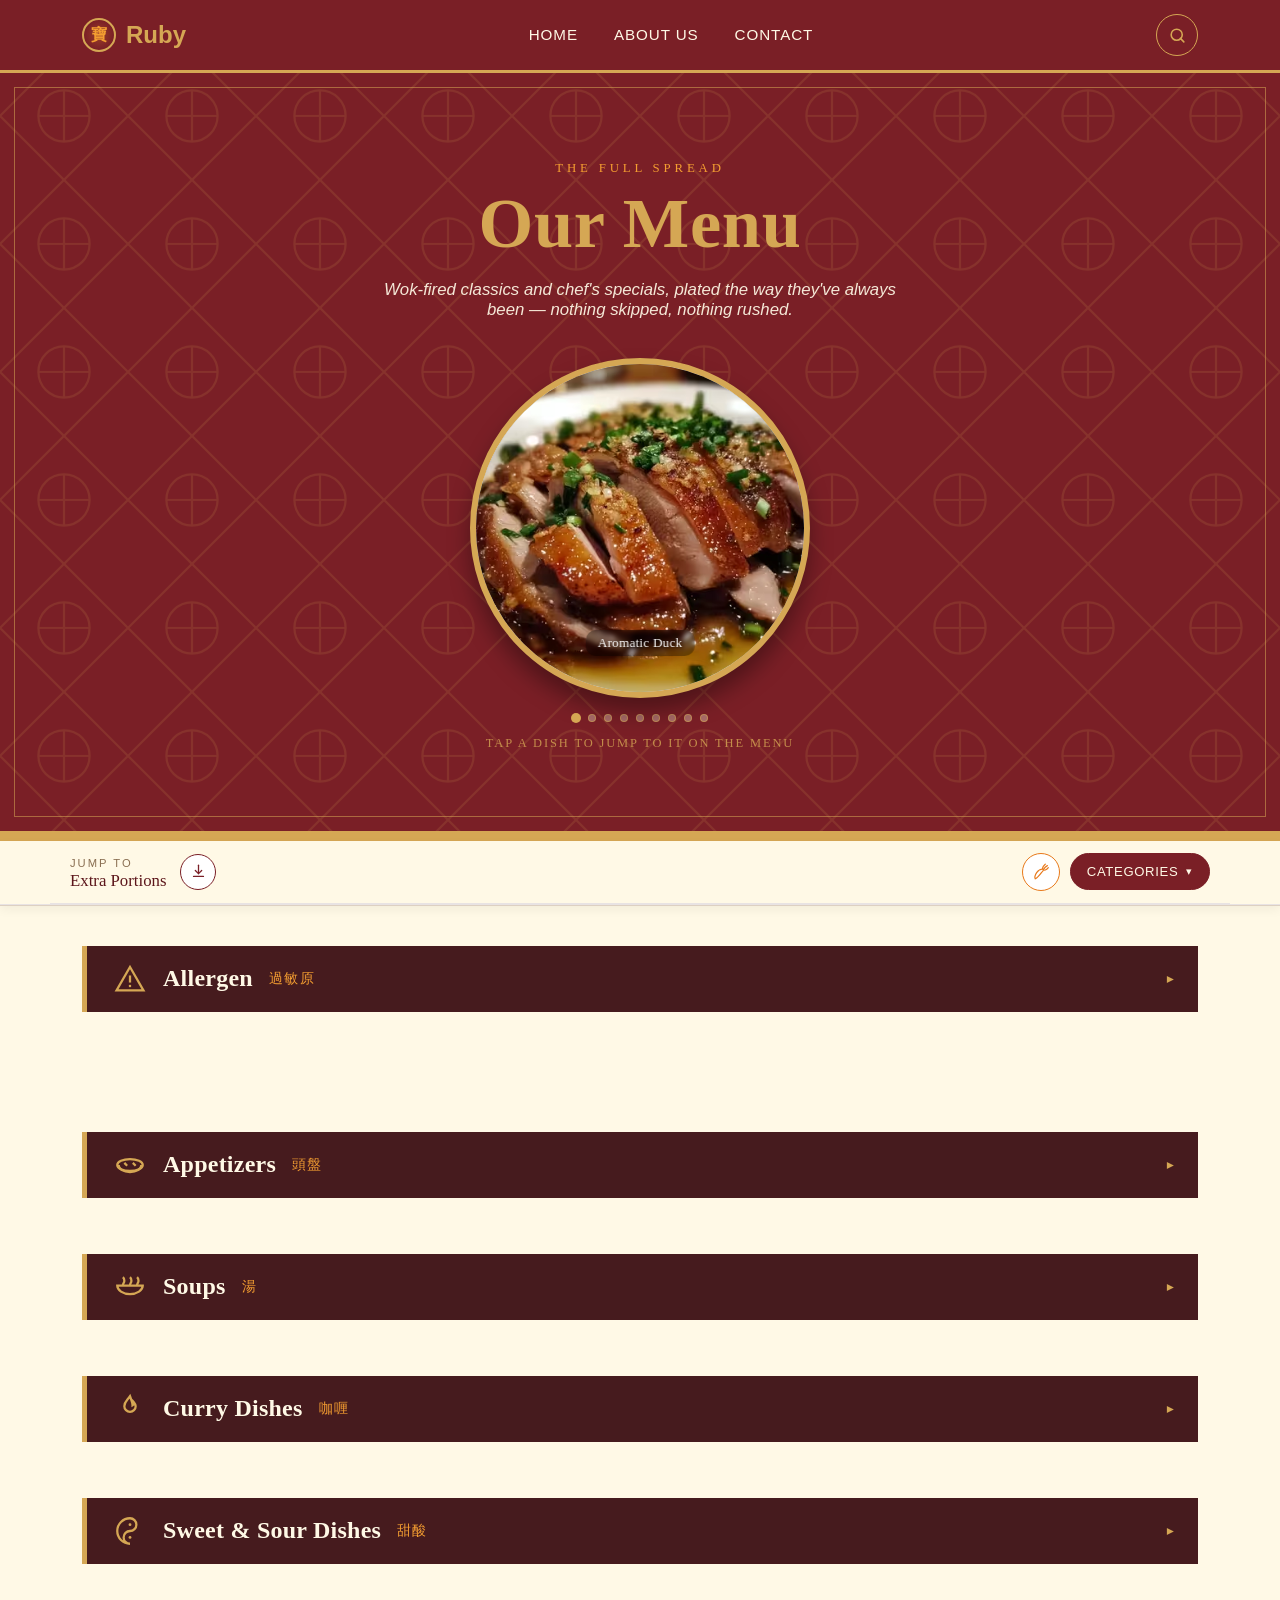
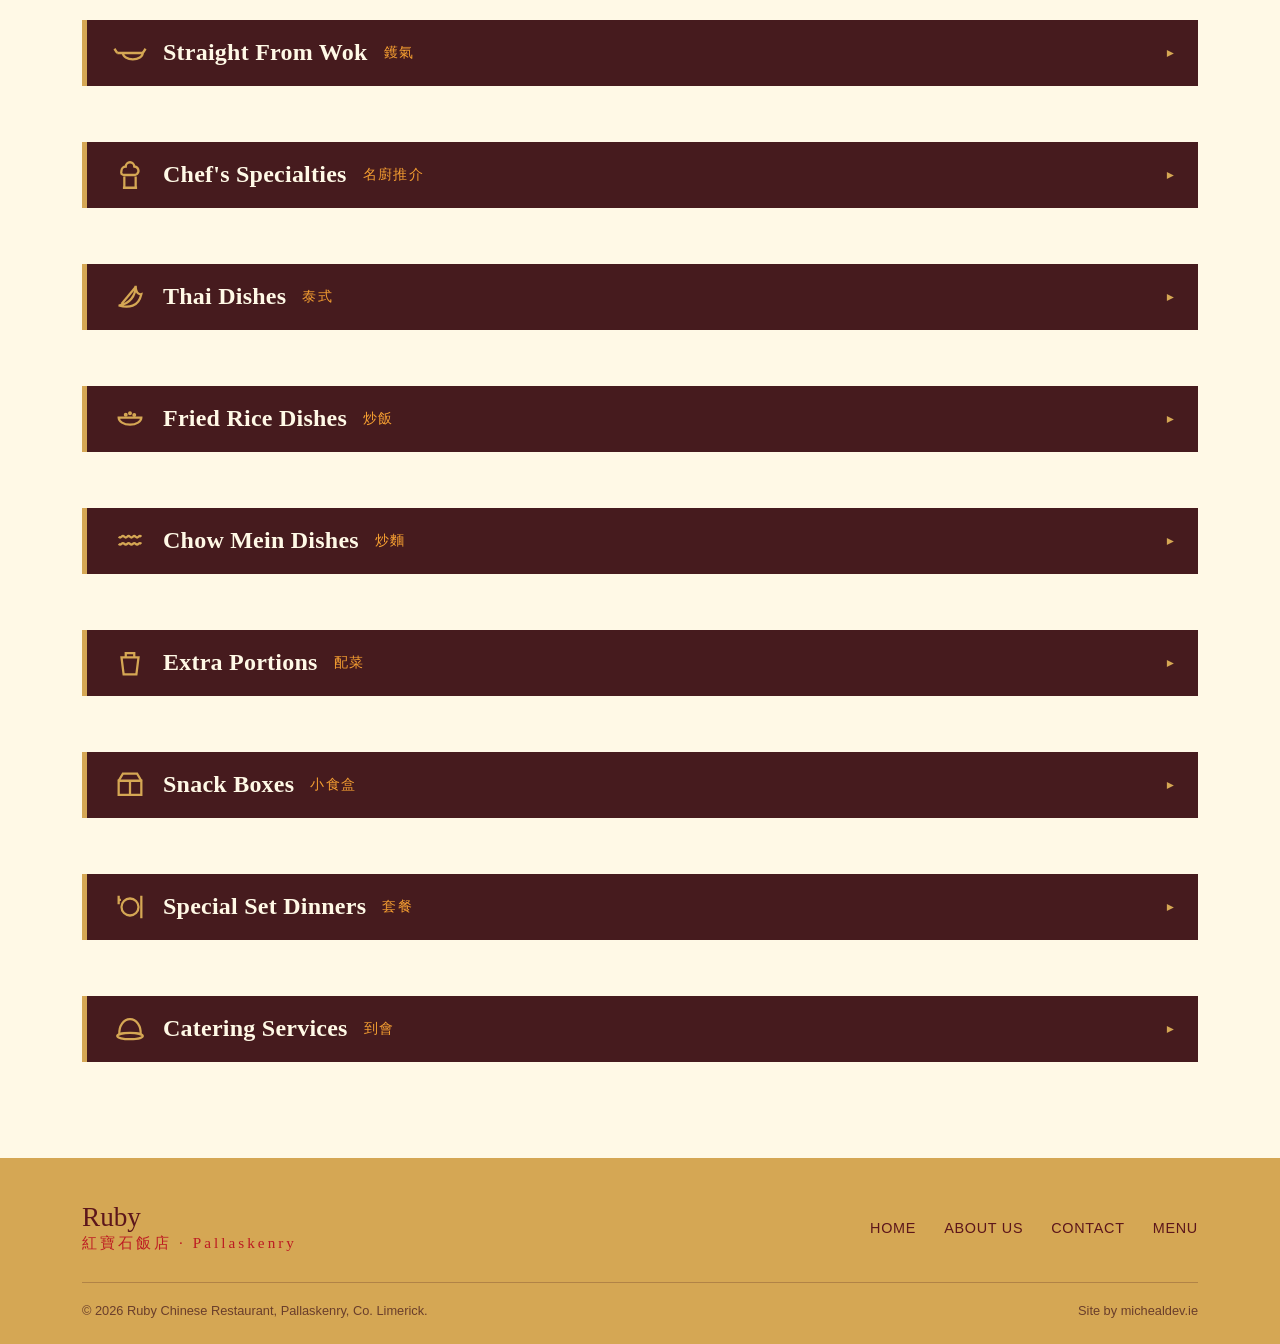
==== commit f6f2e6cd: "Update print statement from 'Hello' to 'Goodbye'" ====
--- a/menu.html
+++ b/menu.html
@@ -1212,7 +1212,7 @@
   <section class="allergen-section wrap menu-cat" id="allergen-info" aria-label="Food allergen information" style="padding-top:40px;">
     <button class="cat-header allergen-header cat-header-toggle" type="button" aria-expanded="true">
       <span class="icon" data-icon="allergen"></span>
-      <h2>Be Food Allergen Aware</h2>
+      <h2>Allergen</h2>
       <span class="cat-sub chinese">過敏原</span>
       <span class="cat-chevron">&#9662;</span>
     </button>
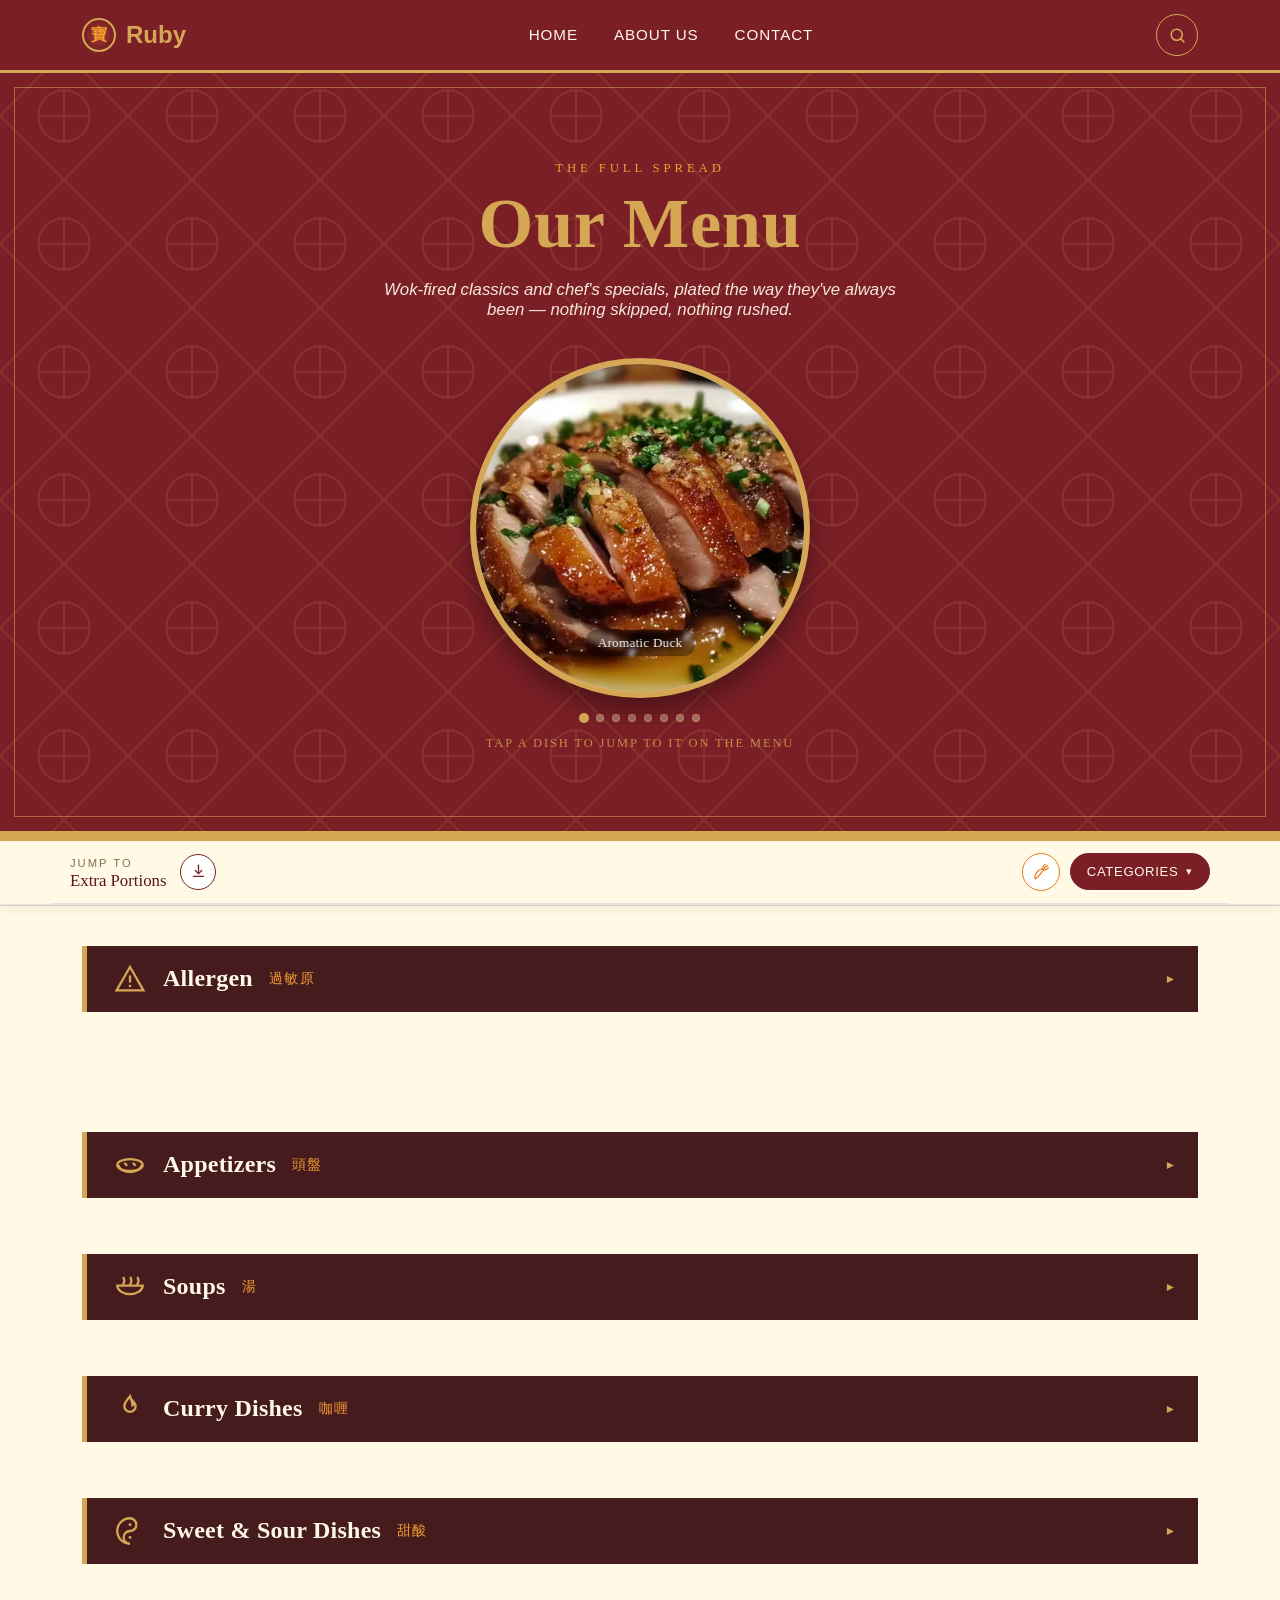
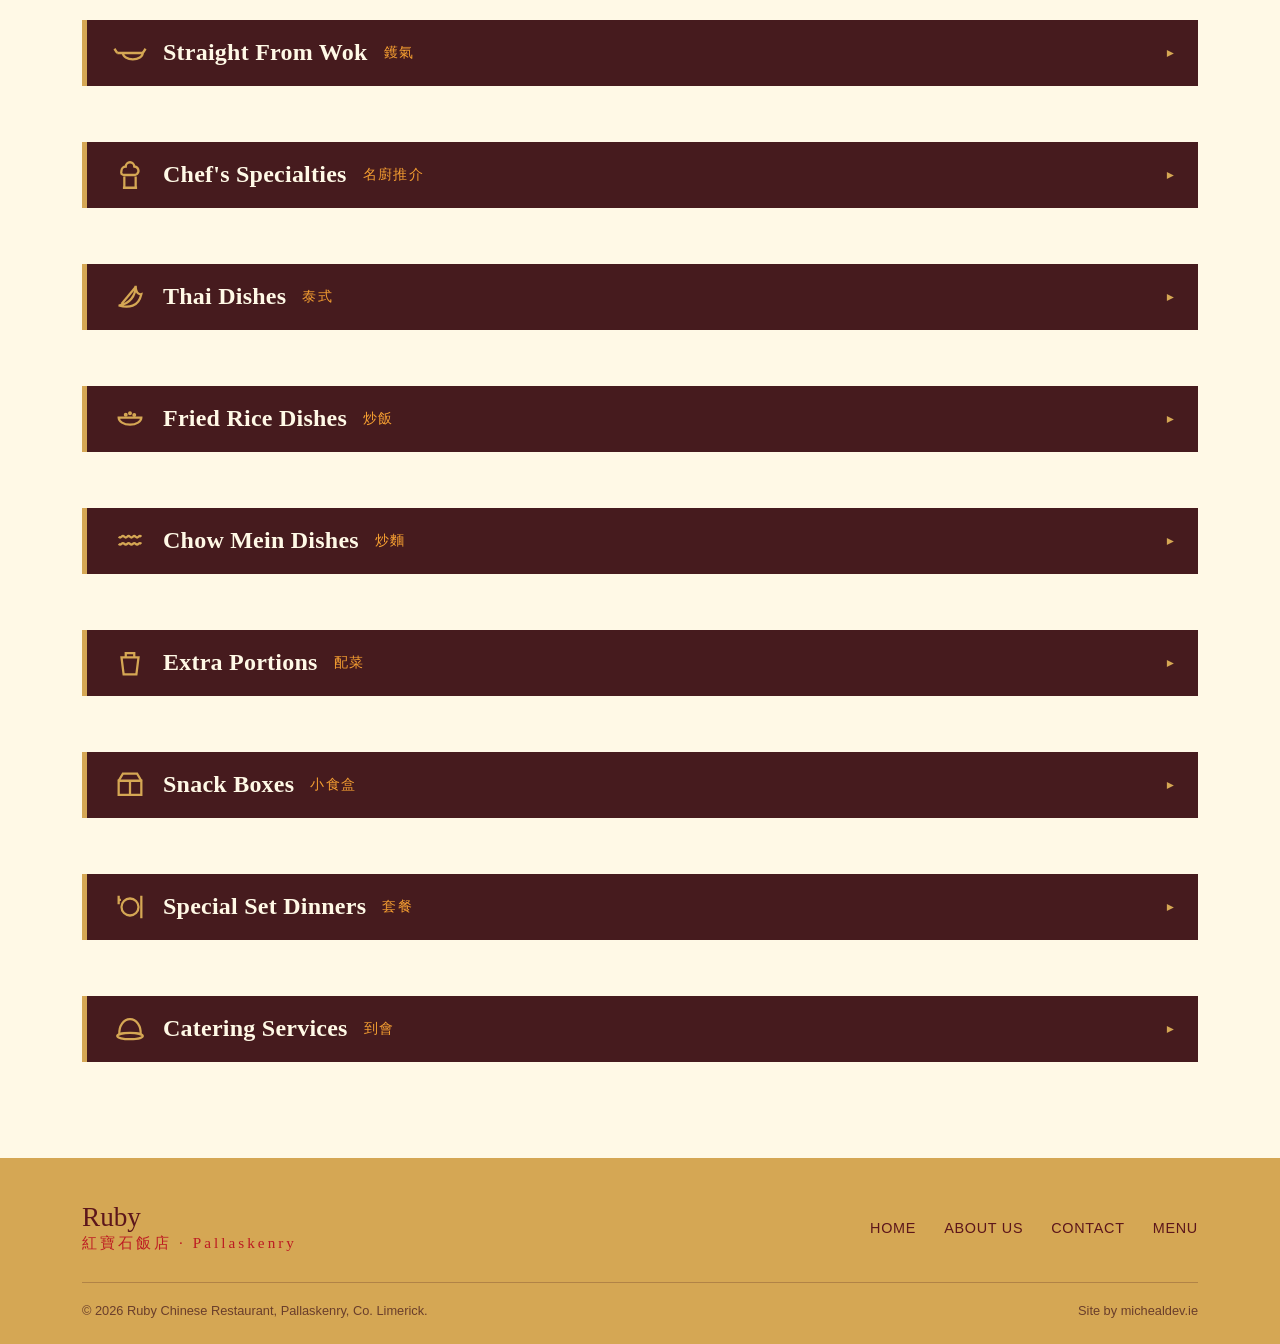
==== commit dff78b16: "Update fmt.Println message from 'Hello' to 'Goodbye'" ====
--- a/menu.html
+++ b/menu.html
@@ -1217,7 +1217,7 @@
       <span class="cat-chevron">&#9662;</span>
     </button>
     <div class="cat-body"><div>
-    <p class="cat-note">Click on allergens to highlight all dishes containing them.</p>
+    <p class="cat-note">Click on allergens to highlight.</p>
     <div class="allergen-grid">
       <div class="allergen-badge" id="allergen-1" data-allergen="1">
         <div class="allergen-circle-wrap allergen-anim-sway">
@@ -1736,7 +1736,6 @@
     { name:'Chicken Satay Skewer',       caption:'Chicken Satay<br>Skewer',          img:'400x400Food/Chicken Satay Skewer.avif',          num:17 },
     { name:'Hot & Sour Soup',            caption:'Hot & Sour Soup',                  img:'400x400Food/Hot & Sour Soup.avif',               num:23 },
     { name:'Sweet & Sour Chicken',       caption:'Sweet & Sour<br>Chicken',          img:'400x400Food/Sweet & Sour Chicken.avif',          num:32 },
-    { name:'Pad Thai',              caption:'Pad Thai',              img:'400x400Food/Pad Thai.avif',              num:53 },
     { name:'Chicken Fried Rice',    caption:'Chicken Fried Rice',    img:'400x400Food/Chicken Fried Rice.avif',    num:63 },
     { name:'Chicken Chow Mein',     caption:'Chicken Chow Mein',     img:'400x400Food/Chicken Chow Mein.avif',     num:71 }
   ];
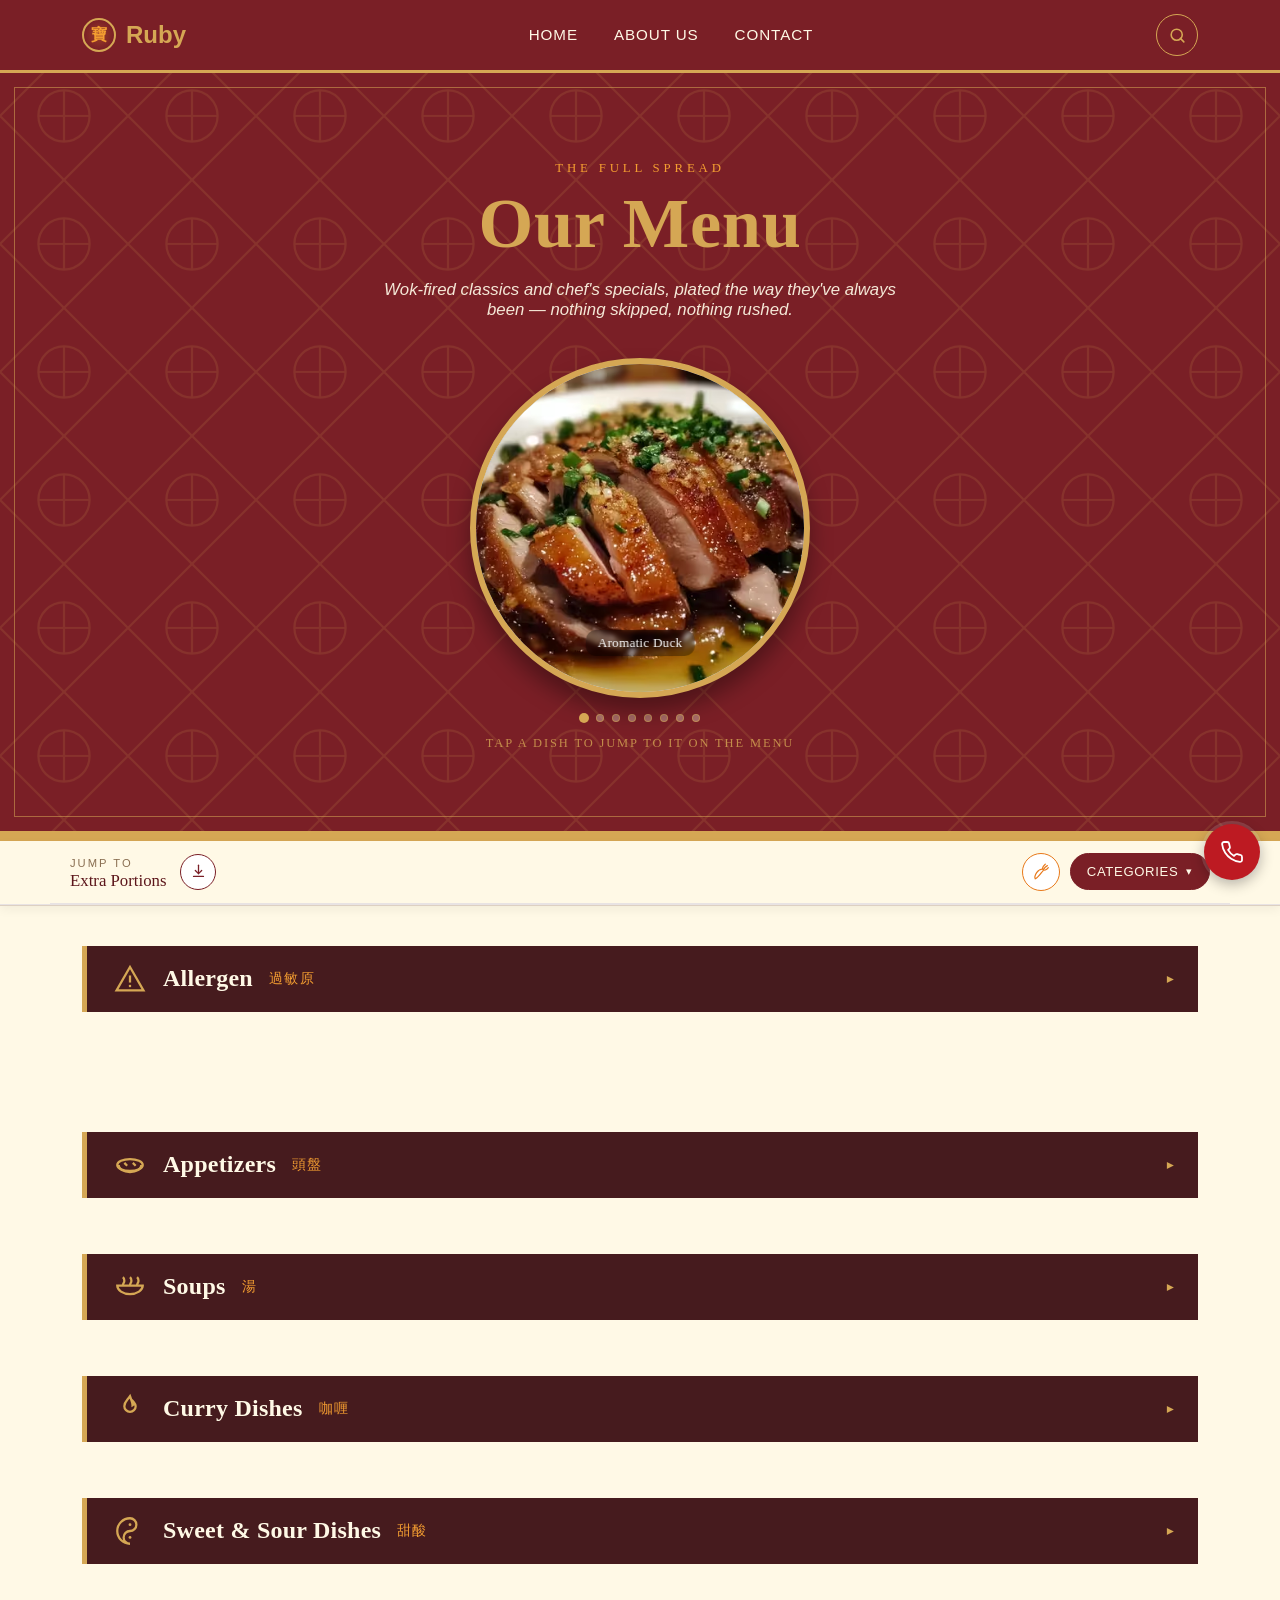
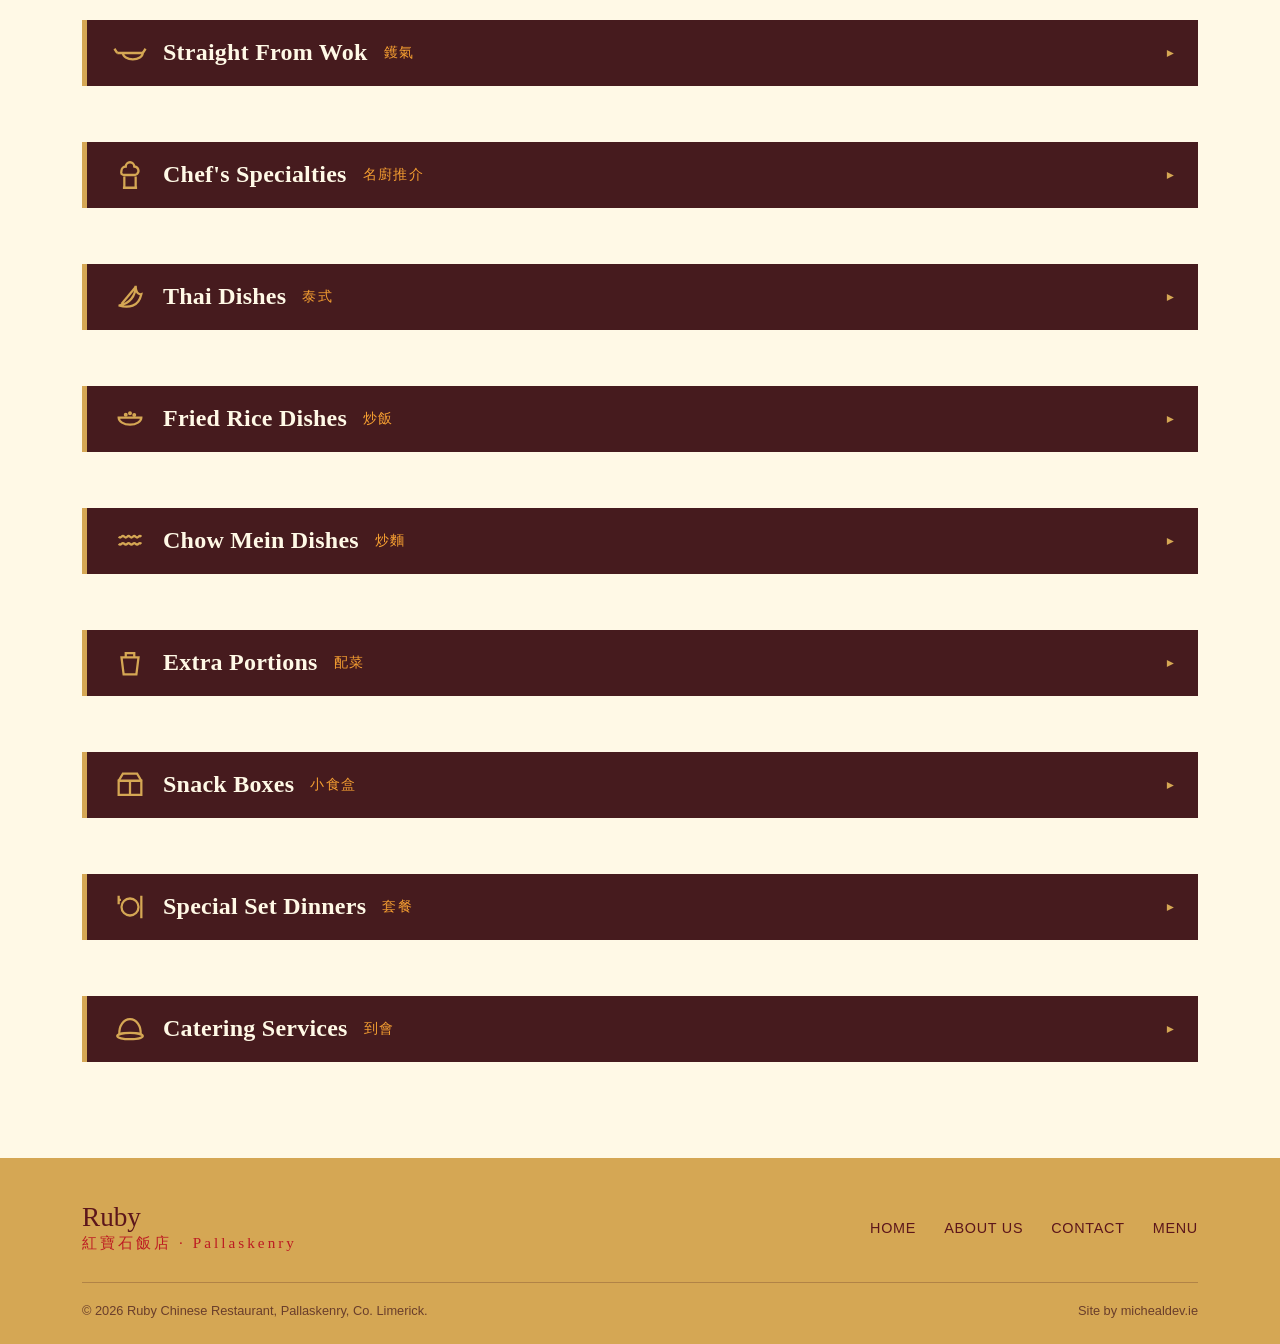
==== commit f655af39: "Update print statement from 'Hello' to 'Goodbye'" ====
--- a/menu.html
+++ b/menu.html
@@ -793,6 +793,11 @@
   .menu-cat.collapsed .cat-body{
     grid-template-rows:0fr;
   }
+  /* used only for scroll-triggered auto-collapse, so the height change is
+     instant and can be compensated for in the same frame (no jarring jump) */
+  .menu-cat.auto-collapsing .cat-body{
+    transition:none;
+  }
 
   .item-list{
     background:var(--white);
@@ -1069,6 +1074,48 @@
   }
   @media (max-width: 600px){
     .cat-header .cat-sub{display:none;}
+  }
+
+  /* ---------- FLOATING CALL BUTTON ---------- */
+  .floating-call-btn{
+    position:fixed;
+    right:20px;
+    bottom:20px;
+    z-index:120;
+    width:56px;
+    height:56px;
+    border-radius:50%;
+    background:var(--ruby-red);
+    color:var(--white);
+    display:flex;
+    align-items:center;
+    justify-content:center;
+    box-shadow:0 4px 14px rgba(0,0,0,.3), 0 0 0 3px rgba(255,255,255,.15);
+    transition:transform .18s ease, box-shadow .18s ease, background .18s ease;
+    animation:floatCallPulse 2.6s ease-in-out infinite;
+  }
+  .floating-call-btn svg{width:24px;height:24px;}
+  .floating-call-btn:hover{
+    background:var(--maroon-deep);
+    transform:translateY(-2px) scale(1.05);
+    box-shadow:0 6px 18px rgba(0,0,0,.35), 0 0 0 3px rgba(255,255,255,.2);
+  }
+  .floating-call-btn:focus-visible{
+    outline:3px solid var(--gold);
+    outline-offset:3px;
+  }
+  @keyframes floatCallPulse{
+    0%, 100%{ box-shadow:0 4px 14px rgba(0,0,0,.3), 0 0 0 3px rgba(255,255,255,.15); }
+    50%{ box-shadow:0 4px 14px rgba(0,0,0,.3), 0 0 0 8px rgba(189,26,34,.18); }
+  }
+  @media (max-width: 720px){
+    .floating-call-btn{
+      right:16px;
+      bottom:16px;
+      width:52px;
+      height:52px;
+    }
+    .floating-call-btn svg{width:22px;height:22px;}
   }
 
   footer{background:var(--gold); color:var(--maroon-deep); padding:44px 0 26px;}
@@ -1469,6 +1516,12 @@
     </div>
   </div>
 </footer>
+
+<a class="floating-call-btn" href="tel:+35361393221" aria-label="Call Ruby Chinese Restaurant">
+  <svg viewBox="0 0 24 24" fill="none" stroke="currentColor" stroke-width="1.8" stroke-linecap="round" stroke-linejoin="round">
+    <path d="M22 16.92v3a2 2 0 0 1-2.18 2 19.79 19.79 0 0 1-8.63-3.07 19.5 19.5 0 0 1-6-6 19.79 19.79 0 0 1-3.07-8.67A2 2 0 0 1 4.11 2h3a2 2 0 0 1 2 1.72c.127.96.361 1.903.7 2.81a2 2 0 0 1-.45 2.11L8.09 9.91a16 16 0 0 0 6 6l1.27-1.27a2 2 0 0 1 2.11-.45c.907.339 1.85.573 2.81.7A2 2 0 0 1 22 16.92z"/>
+  </svg>
+</a>
 
 <script>
   const ALLERGEN_NAMES = {
@@ -2038,7 +2091,23 @@
         if(entry.isIntersecting) return;
         const section = entry.target;
         if(section.classList.contains('collapsed')) return;
-        setSectionCollapsed(section, true);
+
+        // If the section has scrolled fully above the viewport, collapsing it
+        // shrinks the page above where you're reading, which otherwise yanks
+        // your scroll position down. Collapse it instantly and subtract the
+        // lost height from scrollY in the same tick so nothing visibly moves.
+        const isAboveViewport = entry.boundingClientRect.bottom <= 0;
+        if(isAboveViewport){
+          const heightBefore = section.offsetHeight;
+          section.classList.add('auto-collapsing');
+          setSectionCollapsed(section, true);
+          const heightAfter = section.offsetHeight;
+          const delta = heightBefore - heightAfter;
+          if(delta > 0) window.scrollBy(0, -delta);
+          requestAnimationFrame(() => section.classList.remove('auto-collapsing'));
+        } else {
+          setSectionCollapsed(section, true);
+        }
       });
     }, { threshold: 0 });
     document.querySelectorAll('.menu-cat').forEach(section => collapseObserver.observe(section));
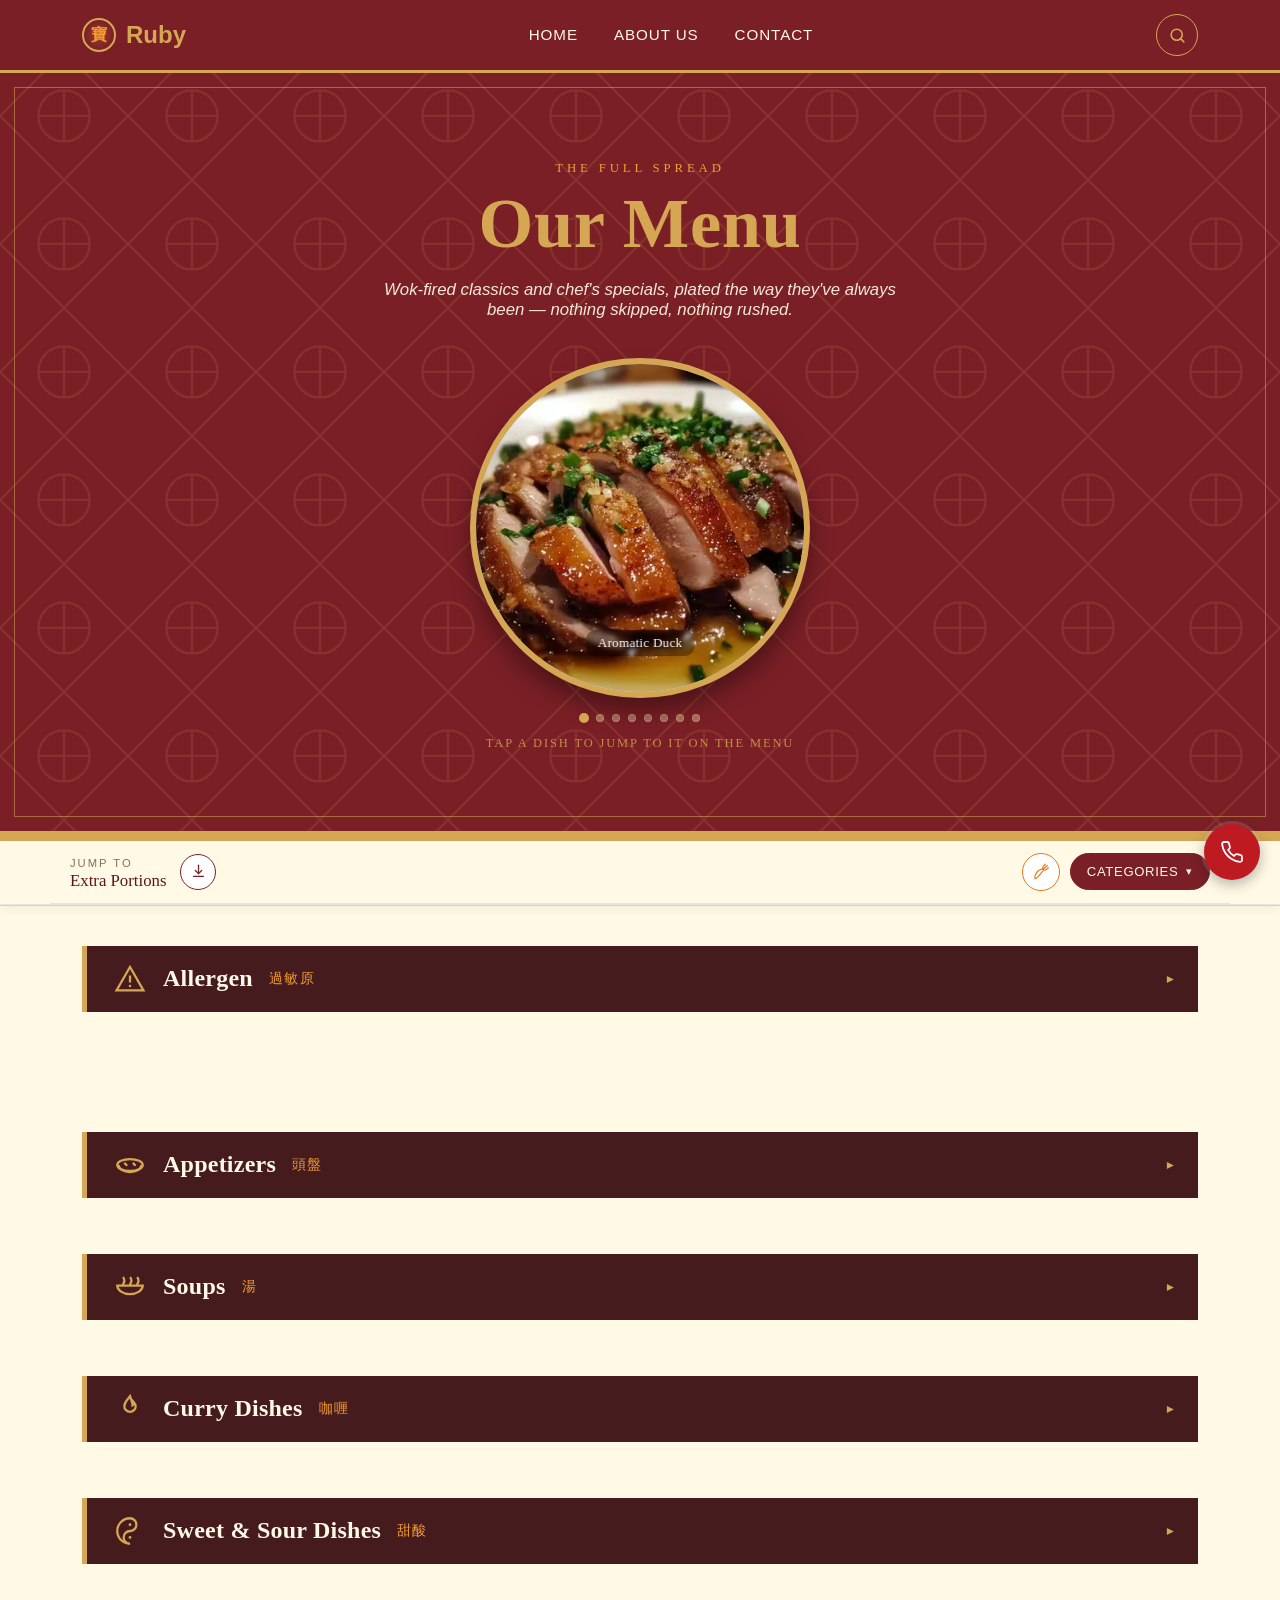
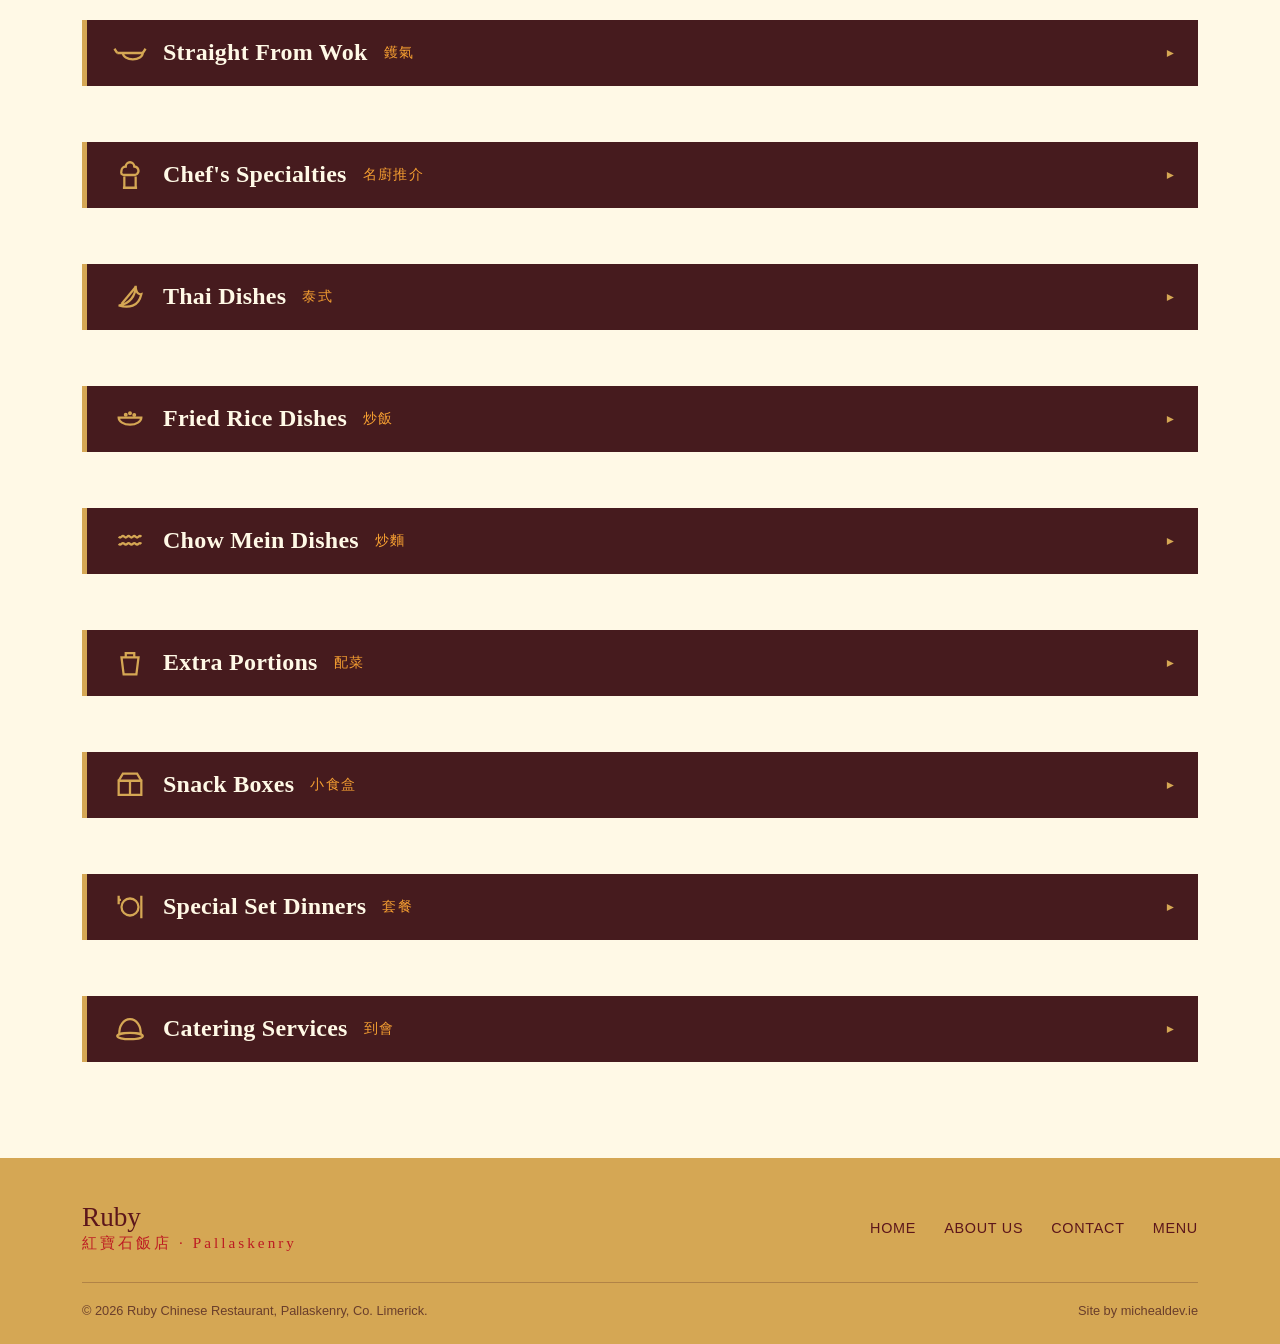
==== commit 87cb3656: "Update print statement from 'Hello' to 'Goodbye'" ====
--- a/menu.html
+++ b/menu.html
@@ -288,8 +288,34 @@
       transition:transform .25s ease;
     }
     .nav-toggle{
-      display:block; background:none; border:1.5px solid var(--gold); color:var(--gold);
-      width:40px;height:40px;border-radius:2px;font-size:1.2rem;
+      display:flex;
+      flex-direction:column;
+      align-items:center;
+      justify-content:center;
+      gap:6px;
+      background:none;
+      border:none;
+      width:40px;height:40px;
+      padding:0;
+      cursor:pointer;
+    }
+    .nav-toggle-bar{
+      display:block;
+      width:22px;
+      height:2px;
+      background:var(--gold);
+      border-radius:1px;
+      transition:transform .28s ease, opacity .2s ease, width .2s ease;
+    }
+    .nav-toggle[aria-expanded="true"] .nav-toggle-bar:first-child{
+      transform:translateY(4px) rotate(45deg);
+    }
+    .nav-toggle[aria-expanded="true"] .nav-toggle-bar:last-child{
+      transform:translateY(-4px) rotate(-45deg);
+    }
+    .nav-toggle:focus-visible{
+      outline:2px solid var(--gold);
+      outline-offset:4px;
     }
     .nav-menu-cta{padding:10px 20px; font-size:1rem;}
     .menu-hero{padding:72px 20px 60px;}
@@ -1185,7 +1211,10 @@
       <button class="nav-search-btn" id="navSearchBtn" type="button" aria-label="Search menu" aria-expanded="false">
         <svg viewBox="0 0 24 24" fill="none" stroke="currentColor" stroke-width="2" stroke-linecap="round"><circle cx="11" cy="11" r="7"/><path d="M20 20l-4.3-4.3"/></svg>
       </button>
-      <button class="nav-toggle" id="navToggle" aria-label="Toggle navigation" aria-expanded="false">&#9776;</button>
+      <button class="nav-toggle" id="navToggle" aria-label="Toggle navigation" aria-expanded="false">
+        <span class="nav-toggle-bar"></span>
+        <span class="nav-toggle-bar"></span>
+      </button>
     </div>
   </div>
 </header>
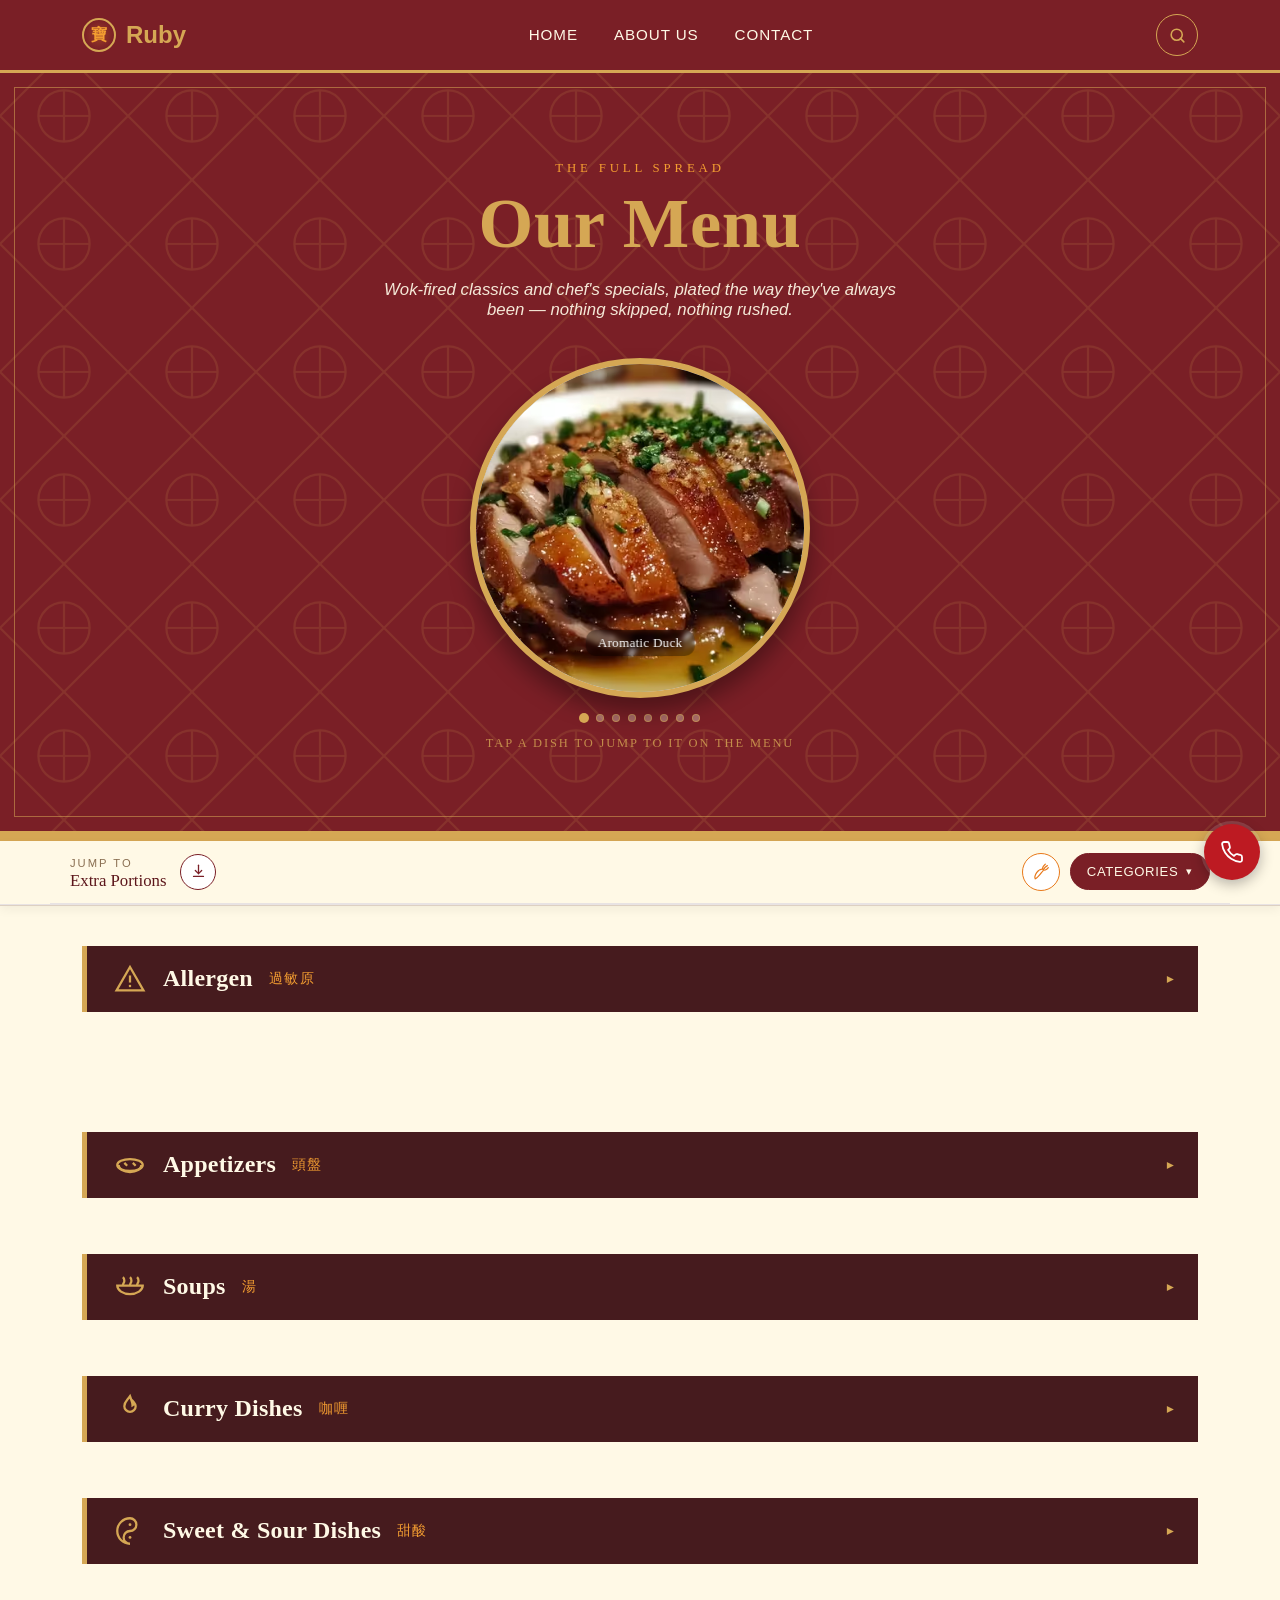
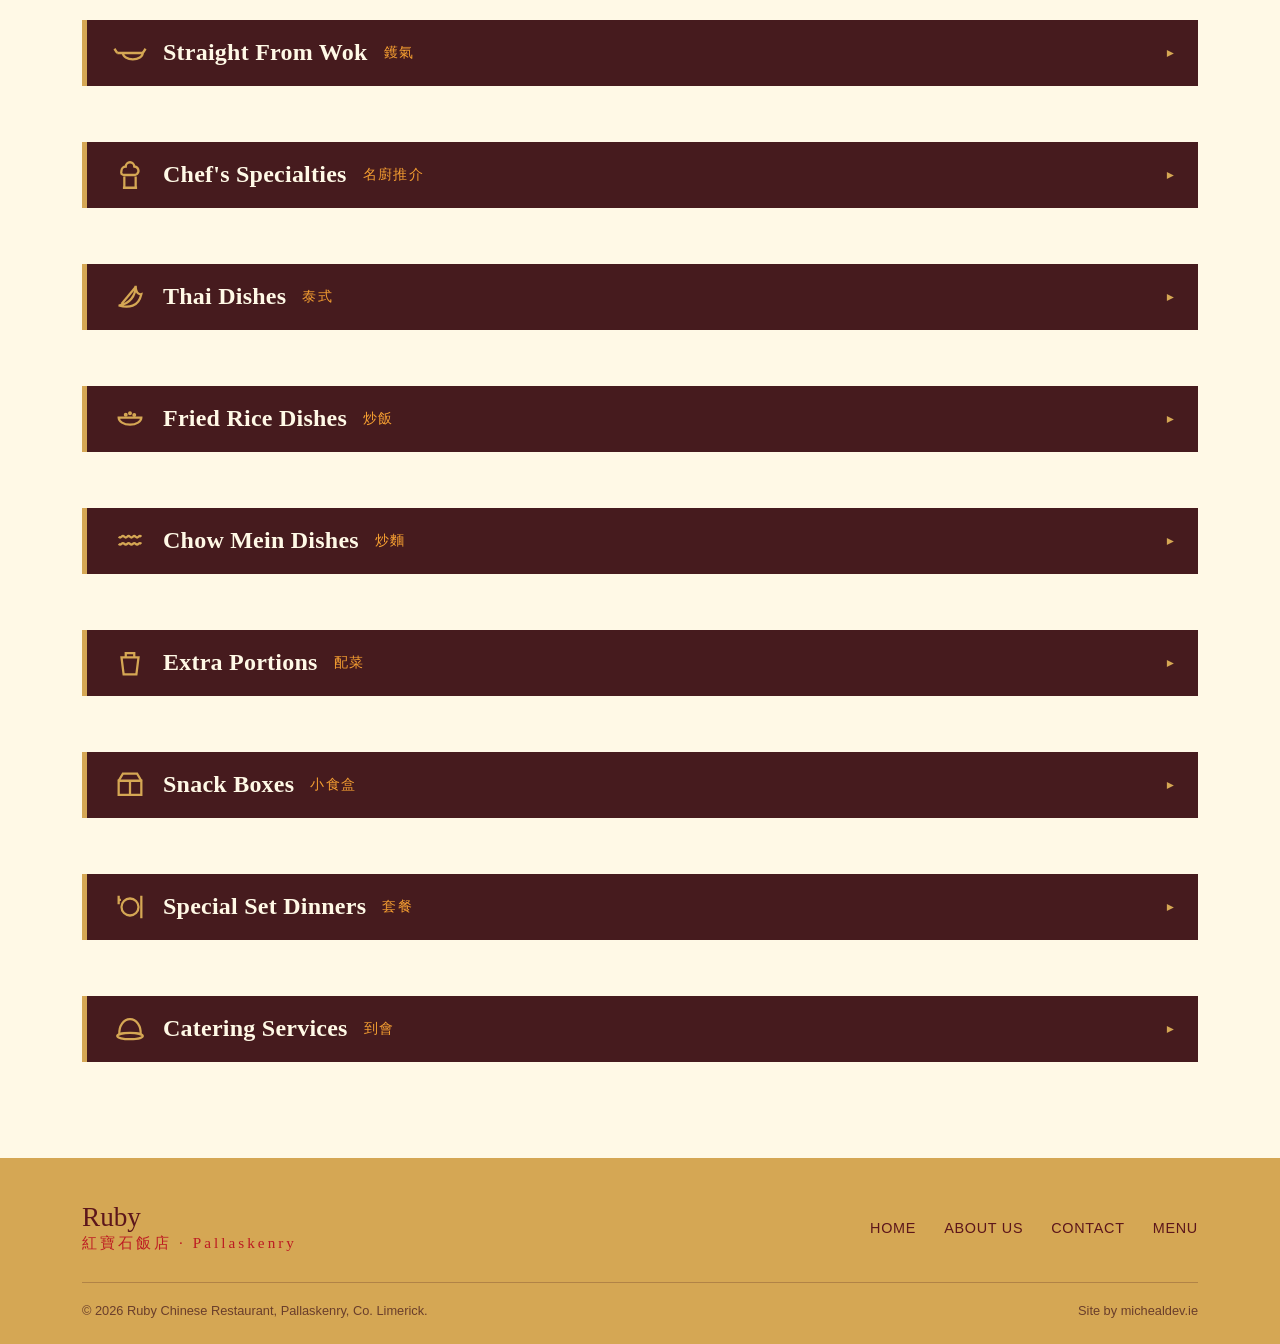
==== commit 1bc5c02c: "Update print statement from 'Hello' to 'Goodbye'" ====
--- a/menu.html
+++ b/menu.html
@@ -4,6 +4,13 @@
 <meta charset="UTF-8">
 <meta name="viewport" content="width=device-width, initial-scale=1.0">
 <title>Menu — Ruby Chinese Restaurant, Pallaskenry</title>
+<meta name="theme-color" content="#7A1F26">
+<link rel="manifest" href="manifest.json">
+<link rel="icon" type="image/svg+xml" href="icon.svg">
+<link rel="apple-touch-icon" href="apple-touch-icon.png">
+<meta name="apple-mobile-web-app-capable" content="yes">
+<meta name="apple-mobile-web-app-status-bar-style" content="black-translucent">
+<meta name="apple-mobile-web-app-title" content="Ruby">
 <style>
   :root{
     --maroon:#7A1F26;
